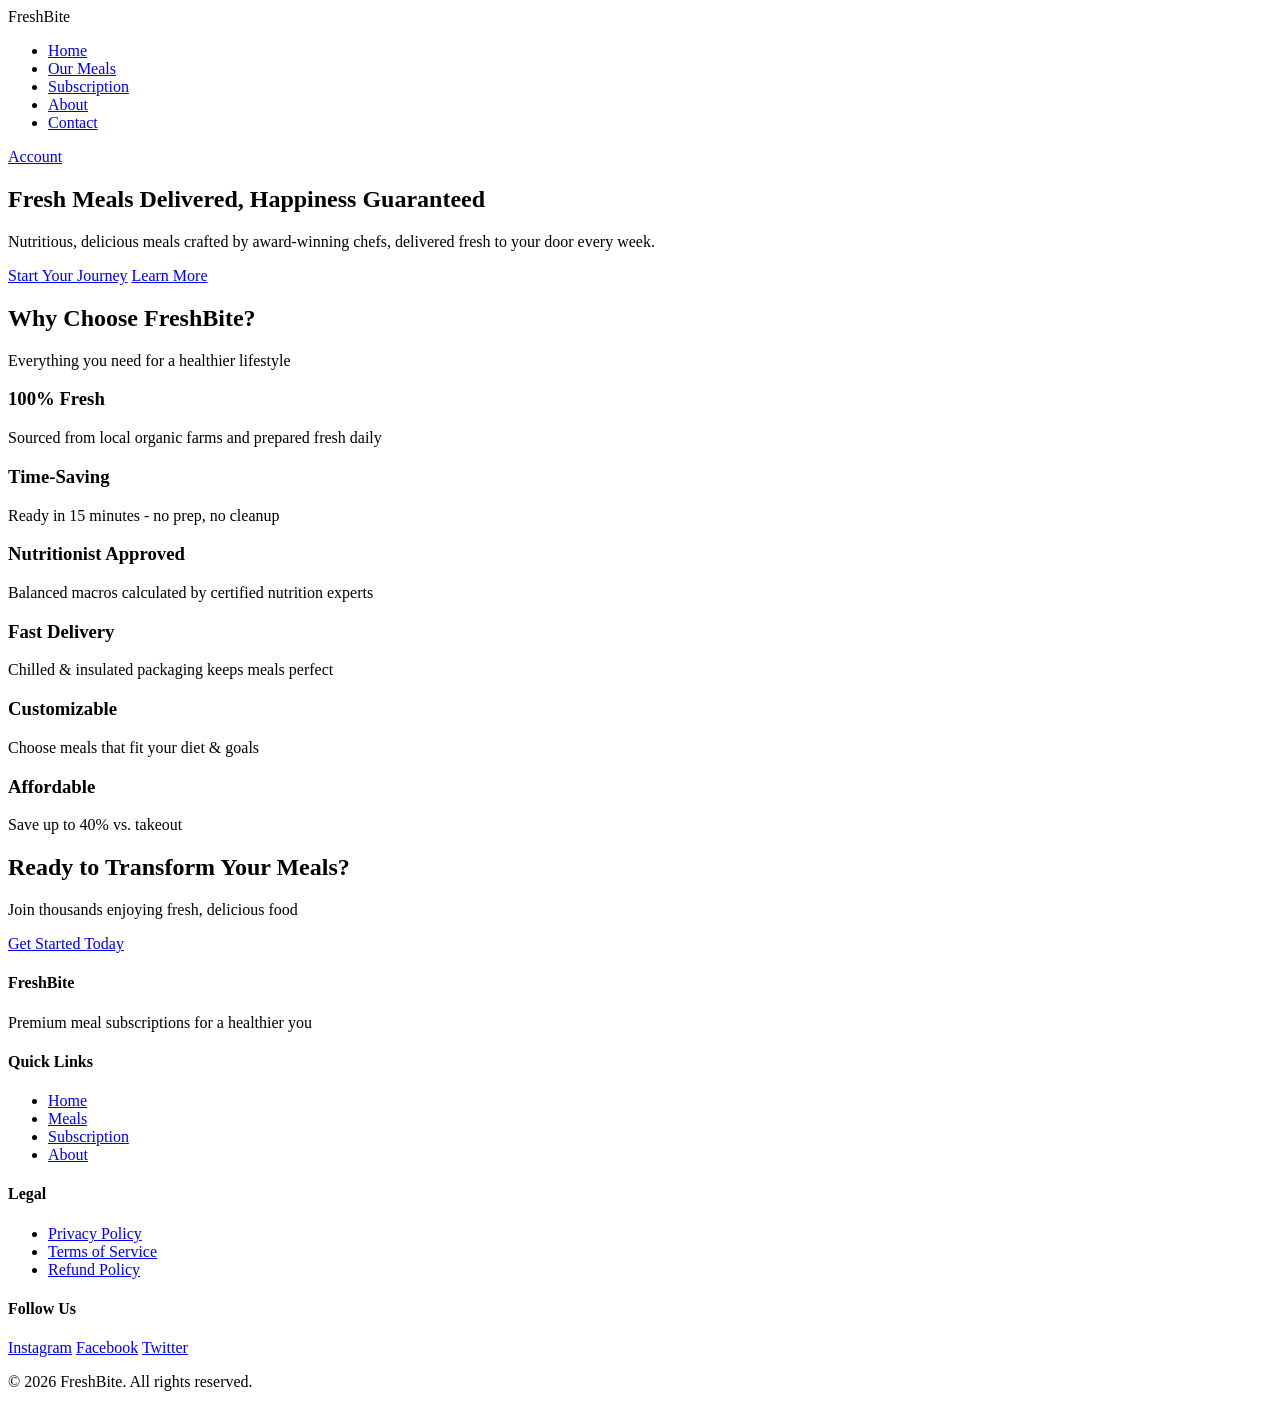
==== index.html @ 442ed729 "Update index.html" ====
<!DOCTYPE html>
<html lang="en">
<head>
  <meta charset="UTF-8">
  <meta name="viewport" content="width=device-width, initial-scale=1.0">
  <title>FreshBite - Premium Food Subscription</title>
  <link rel="stylesheet" href="css/styles.css">
</head>
<body>
  <!-- Navigation -->
  <nav class="navbar">
    <div class="nav-container">
      <div class="logo">
        <span class="logo-icon"></span>
        <span class="logo-text">FreshBite</span>
      </div>
      <ul class="nav-links">
        <li><a href="index.html" class="active">Home</a></li>
        <li><a href="pages/products.html">Our Meals</a></li>
        <li><a href="pages/subscription.html">Subscription</a></li>
        <li><a href="pages/about.html">About</a></li>
        <li><a href="pages/contact.html">Contact</a></li>
      </ul>
      <div class="nav-actions">
        <a href="pages/account.html" class="btn-account">Account</a>
        <div class="hamburger"><span></span><span></span><span></span></div>
      </div>
    </div>
  </nav>

  <!-- Hero Section -->
  <section class="hero">
    <div class="hero-content">
      <h1 class="hero-title">Fresh Meals Delivered, Happiness <span class="gradient-text">Guaranteed</span></h1>
      <p class="hero-subtitle">Nutritious, delicious meals crafted by award-winning chefs, delivered fresh to your door every week.</p>
      <div class="hero-buttons">
        <a href="pages/subscription.html" class="btn btn-primary">Start Your Journey</a>
        <a href="#features" class="btn btn-secondary">Learn More</a>
      </div>
    </div>
    <div class="hero-image">
      <div class="hero-graphic">
        <div class="food-card card-1"></div>
        <div class="food-card card-2"></div>
        <div class="food-card card-3"></div>
      </div>
    </div>
  </section>

  <!-- Features Section -->
  <section id="features" class="features">
    <div class="section-header">
      <h2>Why Choose FreshBite?</h2>
      <p>Everything you need for a healthier lifestyle</p>
    </div>
    <div class="features-grid">
      <div class="feature-card"></div><h3>100% Fresh</h3><p>Sourced from local organic farms and prepared fresh daily</p></div>
      <div class="feature-card"></div><h3>Time-Saving</h3><p>Ready in 15 minutes - no prep, no cleanup</p></div>
      <div class="feature-card"></div><h3>Nutritionist Approved</h3><p>Balanced macros calculated by certified nutrition experts</p></div>
      <div class="feature-card"></div><h3>Fast Delivery</h3><p>Chilled & insulated packaging keeps meals perfect</p></div>
      <div class="feature-card"></div><h3>Customizable</h3><p>Choose meals that fit your diet & goals</p></div>
      <div class="feature-card"></div><h3>Affordable</h3><p>Save up to 40% vs. takeout</p></div>
    </div>
  </section>

  <!-- Plans Preview, Testimonials, CTA (unchanged in layout) -->
  <section class="cta">
    <h2>Ready to Transform Your Meals?</h2>
    <p>Join thousands enjoying fresh, delicious food</p>
    <a href="pages/subscription.html" class="btn btn-primary">Get Started Today</a>
  </section>

  <!-- Footer -->
  <footer class="footer">
    <div class="footer-content">
      <div class="footer-section"><h4> FreshBite</h4><p>Premium meal subscriptions for a healthier you</p></div>
      <div class="footer-section"><h4>Quick Links</h4><ul>
        <li><a href="index.html">Home</a></li>
        <li><a href="pages/products.html">Meals</a></li>
        <li><a href="pages/subscription.html">Subscription</a></li>
        <li><a href="pages/about.html">About</a></li>
      </ul></div>
      <div class="footer-section"><h4>Legal</h4><ul>
        <li><a href="#privacy">Privacy Policy</a></li>
        <li><a href="#terms">Terms of Service</a></li>
        <li><a href="#refund">Refund Policy</a></li>
      </ul></div>
      <div class="footer-section"><h4>Follow Us</h4><div class="social-links">
        <a href="#"> Instagram</a>
        <a href="#"> Facebook</a>
        <a href="#"> Twitter</a>
      </div></div>
    </div>
    <div class="footer-bottom"><p>© 2026 FreshBite. All rights reserved.</p></div>
  </footer>
  <script src="js/main.js"></script>
</body>
</html>
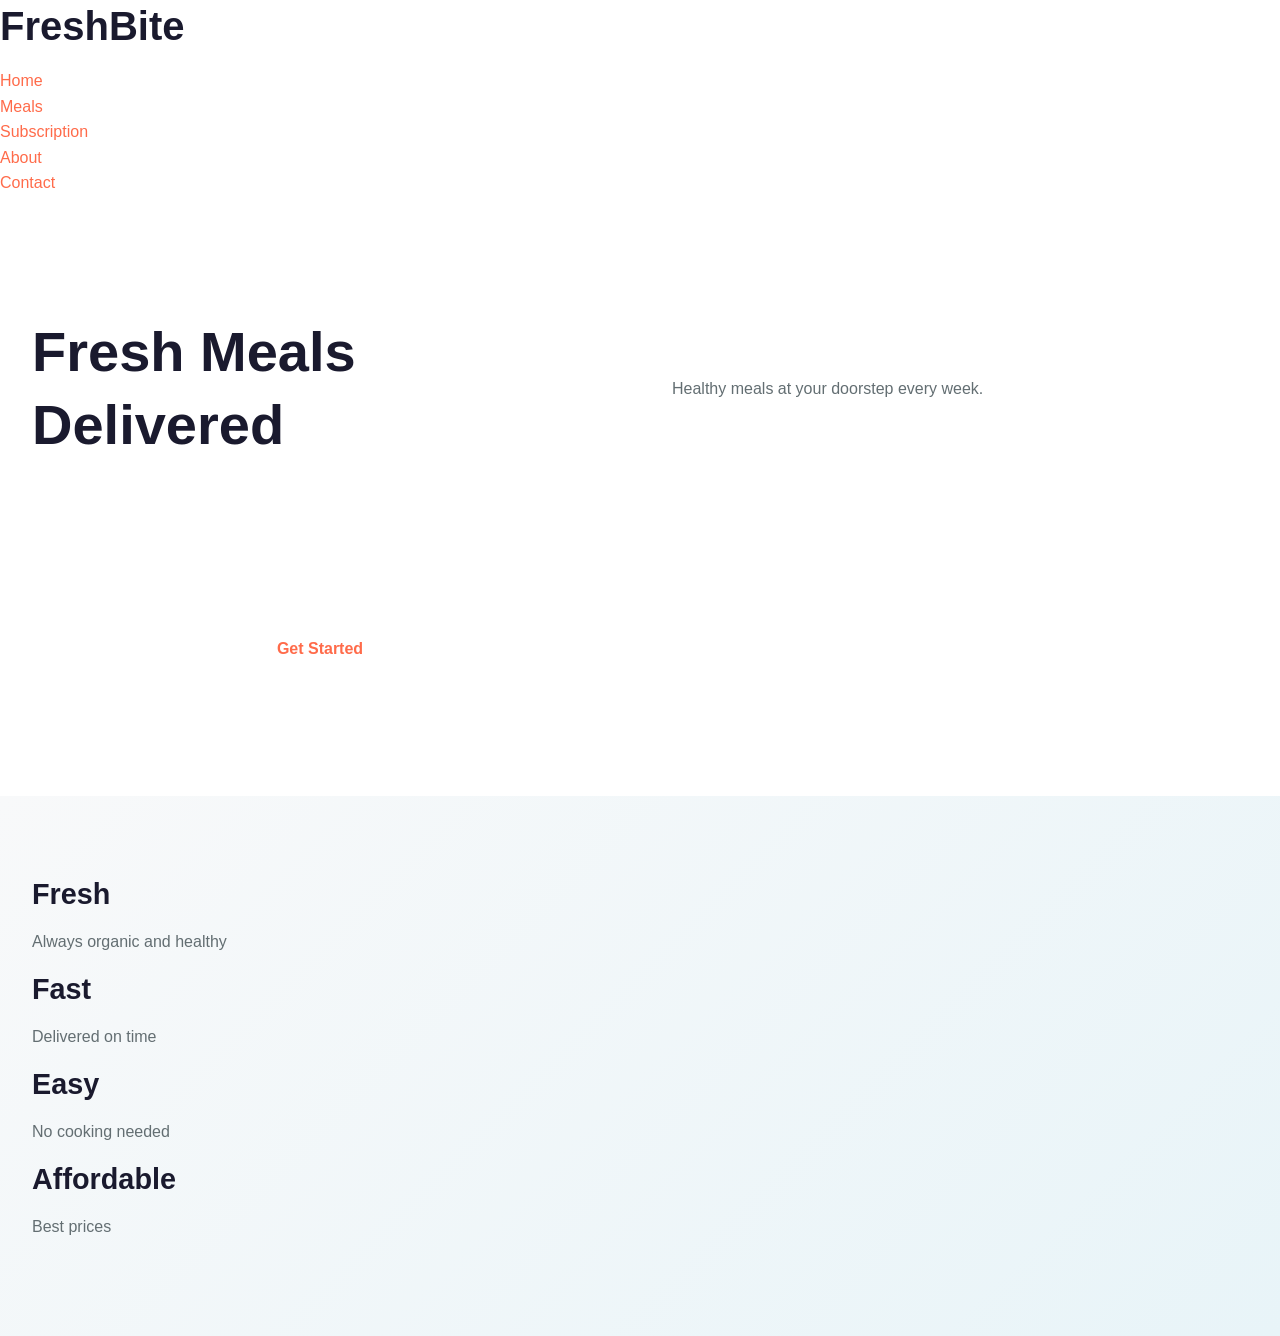
==== commit 841387d7: "Update index.html" ====
--- a/index.html
+++ b/index.html
@@ -1,99 +1,49 @@
 <!DOCTYPE html>
-<html lang="en">
+<html>
 <head>
-  <meta charset="UTF-8">
-  <meta name="viewport" content="width=device-width, initial-scale=1.0">
-  <title>FreshBite - Premium Food Subscription</title>
-  <link rel="stylesheet" href="css/styles.css">
+    <title>FreshBite</title>
+    <link rel="stylesheet" href="styles.css">
 </head>
 <body>
-  <!-- Navigation -->
-  <nav class="navbar">
-    <div class="nav-container">
-      <div class="logo">
-        <span class="logo-icon"></span>
-        <span class="logo-text">FreshBite</span>
-      </div>
-      <ul class="nav-links">
-        <li><a href="index.html" class="active">Home</a></li>
-        <li><a href="pages/products.html">Our Meals</a></li>
-        <li><a href="pages/subscription.html">Subscription</a></li>
-        <li><a href="pages/about.html">About</a></li>
-        <li><a href="pages/contact.html">Contact</a></li>
-      </ul>
-      <div class="nav-actions">
-        <a href="pages/account.html" class="btn-account">Account</a>
-        <div class="hamburger"><span></span><span></span><span></span></div>
-      </div>
+
+<!-- NAV -->
+<nav>
+    <h2>FreshBite</h2>
+    <ul>
+        <li><a href="index.html">Home</a></li>
+        <li><a href="products.html">Meals</a></li>
+        <li><a href="subscription.html">Subscription</a></li>
+        <li><a href="about.html">About</a></li>
+        <li><a href="contact.html">Contact</a></li>
+    </ul>
+</nav>
+
+<!-- HERO -->
+<section class="hero">
+    <h1>Fresh Meals Delivered</h1>
+    <p>Healthy meals at your doorstep every week.</p>
+    <a href="subscription.html" class="btn">Get Started</a>
+</section>
+
+<!-- FEATURES -->
+<section class="features">
+    <div class="feature">
+        <h3>Fresh</h3>
+        <p>Always organic and healthy</p>
     </div>
-  </nav>
+    <div class="feature">
+        <h3>Fast</h3>
+        <p>Delivered on time</p>
+    </div>
+    <div class="feature">
+        <h3>Easy</h3>
+        <p>No cooking needed</p>
+    </div>
+    <div class="feature">
+        <h3>Affordable</h3>
+        <p>Best prices</p>
+    </div>
+</section>
 
-  <!-- Hero Section -->
-  <section class="hero">
-    <div class="hero-content">
-      <h1 class="hero-title">Fresh Meals Delivered, Happiness <span class="gradient-text">Guaranteed</span></h1>
-      <p class="hero-subtitle">Nutritious, delicious meals crafted by award-winning chefs, delivered fresh to your door every week.</p>
-      <div class="hero-buttons">
-        <a href="pages/subscription.html" class="btn btn-primary">Start Your Journey</a>
-        <a href="#features" class="btn btn-secondary">Learn More</a>
-      </div>
-    </div>
-    <div class="hero-image">
-      <div class="hero-graphic">
-        <div class="food-card card-1"></div>
-        <div class="food-card card-2"></div>
-        <div class="food-card card-3"></div>
-      </div>
-    </div>
-  </section>
-
-  <!-- Features Section -->
-  <section id="features" class="features">
-    <div class="section-header">
-      <h2>Why Choose FreshBite?</h2>
-      <p>Everything you need for a healthier lifestyle</p>
-    </div>
-    <div class="features-grid">
-      <div class="feature-card"></div><h3>100% Fresh</h3><p>Sourced from local organic farms and prepared fresh daily</p></div>
-      <div class="feature-card"></div><h3>Time-Saving</h3><p>Ready in 15 minutes - no prep, no cleanup</p></div>
-      <div class="feature-card"></div><h3>Nutritionist Approved</h3><p>Balanced macros calculated by certified nutrition experts</p></div>
-      <div class="feature-card"></div><h3>Fast Delivery</h3><p>Chilled & insulated packaging keeps meals perfect</p></div>
-      <div class="feature-card"></div><h3>Customizable</h3><p>Choose meals that fit your diet & goals</p></div>
-      <div class="feature-card"></div><h3>Affordable</h3><p>Save up to 40% vs. takeout</p></div>
-    </div>
-  </section>
-
-  <!-- Plans Preview, Testimonials, CTA (unchanged in layout) -->
-  <section class="cta">
-    <h2>Ready to Transform Your Meals?</h2>
-    <p>Join thousands enjoying fresh, delicious food</p>
-    <a href="pages/subscription.html" class="btn btn-primary">Get Started Today</a>
-  </section>
-
-  <!-- Footer -->
-  <footer class="footer">
-    <div class="footer-content">
-      <div class="footer-section"><h4> FreshBite</h4><p>Premium meal subscriptions for a healthier you</p></div>
-      <div class="footer-section"><h4>Quick Links</h4><ul>
-        <li><a href="index.html">Home</a></li>
-        <li><a href="pages/products.html">Meals</a></li>
-        <li><a href="pages/subscription.html">Subscription</a></li>
-        <li><a href="pages/about.html">About</a></li>
-      </ul></div>
-      <div class="footer-section"><h4>Legal</h4><ul>
-        <li><a href="#privacy">Privacy Policy</a></li>
-        <li><a href="#terms">Terms of Service</a></li>
-        <li><a href="#refund">Refund Policy</a></li>
-      </ul></div>
-      <div class="footer-section"><h4>Follow Us</h4><div class="social-links">
-        <a href="#"> Instagram</a>
-        <a href="#"> Facebook</a>
-        <a href="#"> Twitter</a>
-      </div></div>
-    </div>
-    <div class="footer-bottom"><p>© 2026 FreshBite. All rights reserved.</p></div>
-  </footer>
-  <script src="js/main.js"></script>
 </body>
 </html>
-
--- a/styles.css
+++ b/styles.css
@@ -0,0 +1,1801 @@
+/* ================================================
+   FRESHBITE - MODERN FOOD SUBSCRIPTION WEBSITE
+   Creative & Fully Designed CSS
+   ================================================ */
+
+/* ------ ROOT VARIABLES ------ */
+:root {
+    --primary-color: #FF6B4A;
+    --secondary-color: #4ECDC4;
+    --accent-color: #FFE66D;
+    --dark-color: #1a1a2e;
+    --light-color: #f8f9fa;
+    --text-color: #2d3436;
+    --text-light: #636e72;
+    --border-color: #e8e8e8;
+    --success-color: #27ae60;
+    --danger-color: #e74c3c;
+    --shadow: 0 10px 30px rgba(0, 0, 0, 0.1);
+    --shadow-md: 0 5px 15px rgba(0, 0, 0, 0.08);
+    --shadow-lg: 0 15px 40px rgba(0, 0, 0, 0.15);
+    --transition: all 0.3s cubic-bezier(0.25, 0.46, 0.45, 0.94);
+}
+
+/* ------ GLOBAL STYLES ------ */
+* {
+    margin: 0;
+    padding: 0;
+    box-sizing: border-box;
+}
+
+html {
+    scroll-behavior: smooth;
+}
+
+body {
+    font-family: 'Segoe UI', Tahoma, Geneva, Verdana, sans-serif;
+    color: var(--text-color);
+    background-color: #fff;
+    line-height: 1.6;
+    overflow-x: hidden;
+}
+
+/* ------ Typography ------ */
+h1, h2, h3, h4, h5, h6 {
+    font-weight: 700;
+    line-height: 1.3;
+    margin-bottom: 1rem;
+    color: var(--dark-color);
+}
+
+h1 {
+    font-size: 3.5rem;
+}
+
+h2 {
+    font-size: 2.5rem;
+}
+
+h3 {
+    font-size: 1.8rem;
+}
+
+p {
+    color: var(--text-light);
+    margin-bottom: 1rem;
+}
+
+a {
+    text-decoration: none;
+    color: var(--primary-color);
+    transition: var(--transition);
+}
+
+a:hover {
+    color: #ff5533;
+}
+
+/* ------ NAVBAR ------ */
+.navbar {
+    background: white;
+    box-shadow: var(--shadow-md);
+    position: sticky;
+    top: 0;
+    z-index: 1000;
+    transition: var(--transition);
+}
+
+.nav-container {
+    max-width: 1400px;
+    margin: 0 auto;
+    padding: 1rem 2rem;
+    display: flex;
+    justify-content: space-between;
+    align-items: center;
+}
+
+.logo {
+    display: flex;
+    align-items: center;
+    gap: 0.5rem;
+    font-size: 1.8rem;
+    font-weight: 700;
+    color: var(--dark-color);
+}
+
+.logo-icon {
+    font-size: 2rem;
+}
+
+.logo-text {
+    background: linear-gradient(135deg, var(--primary-color), var(--secondary-color));
+    -webkit-background-clip: text;
+    -webkit-text-fill-color: transparent;
+    background-clip: text;
+}
+
+.nav-links {
+    display: flex;
+    list-style: none;
+    gap: 2rem;
+    align-items: center;
+}
+
+.nav-links a {
+    color: var(--text-color);
+    font-weight: 500;
+    position: relative;
+    padding-bottom: 0.5rem;
+}
+
+.nav-links a::after {
+    content: '';
+    position: absolute;
+    bottom: 0;
+    left: 0;
+    width: 0;
+    height: 2px;
+    background: linear-gradient(90deg, var(--primary-color), var(--secondary-color));
+    transition: width 0.3s ease;
+}
+
+.nav-links a:hover::after,
+.nav-links a.active::after {
+    width: 100%;
+}
+
+.nav-actions {
+    display: flex;
+    align-items: center;
+    gap: 1rem;
+}
+
+.btn-account {
+    background: linear-gradient(135deg, var(--primary-color), var(--secondary-color));
+    color: white !important;
+    padding: 0.6rem 1.5rem;
+    border-radius: 25px;
+    font-weight: 600;
+    transition: var(--transition);
+    box-shadow: var(--shadow-md);
+}
+
+.btn-account:hover {
+    transform: translateY(-2px);
+    box-shadow: var(--shadow);
+    color: white !important;
+}
+
+.hamburger {
+    display: none;
+    flex-direction: column;
+    cursor: pointer;
+    gap: 5px;
+}
+
+.hamburger span {
+    width: 25px;
+    height: 3px;
+    background: var(--text-color);
+    border-radius: 2px;
+    transition: var(--transition);
+}
+
+/* ------ BUTTONS ------ */
+.btn {
+    display: inline-block;
+    padding: 0.9rem 2rem;
+    border: none;
+    border-radius: 30px;
+    font-weight: 600;
+    cursor: pointer;
+    transition: var(--transition);
+    text-align: center;
+    text-decoration: none;
+    font-size: 1rem;
+}
+
+.btn-primary {
+    background: linear-gradient(135deg, var(--primary-color), #ff8570);
+    color: white;
+    box-shadow: var(--shadow-md);
+}
+
+.btn-primary:hover {
+    transform: translateY(-3px);
+    box-shadow: var(--shadow-lg);
+}
+
+.btn-secondary {
+    background: var(--light-color);
+    color: var(--primary-color);
+    border: 2px solid var(--primary-color);
+}
+
+.btn-secondary:hover {
+    background: var(--primary-color);
+    color: white;
+}
+
+.btn-small {
+    padding: 0.5rem 1rem;
+    font-size: 0.9rem;
+}
+
+.btn-danger {
+    background: var(--danger-color);
+    color: white;
+}
+
+.btn-danger:hover {
+    background: #c0392b;
+}
+
+.btn-add {
+    background: var(--secondary-color);
+    color: white;
+    border: none;
+    padding: 0.6rem 1rem;
+    border-radius: 20px;
+    cursor: pointer;
+    font-weight: 600;
+    transition: var(--transition);
+}
+
+.btn-add:hover {
+    transform: scale(1.05);
+    box-shadow: var(--shadow-md);
+}
+
+/* ------ HERO SECTION ------ */
+.hero {
+    max-width: 1400px;
+    margin: 0 auto;
+    padding: 80px 2rem;
+    display: grid;
+    grid-template-columns: 1fr 1fr;
+    gap: 4rem;
+    align-items: center;
+    min-height: 600px;
+}
+
+.hero-content h1 {
+    margin-bottom: 1.5rem;
+    line-height: 1.2;
+}
+
+.gradient-text {
+    background: linear-gradient(135deg, var(--primary-color), var(--secondary-color));
+    -webkit-background-clip: text;
+    -webkit-text-fill-color: transparent;
+    background-clip: text;
+}
+
+.hero-subtitle {
+    font-size: 1.2rem;
+    color: var(--text-light);
+    margin-bottom: 2rem;
+}
+
+.hero-buttons {
+    display: flex;
+    gap: 1.5rem;
+    margin-bottom: 2rem;
+}
+
+.hero-image {
+    position: relative;
+    height: 400px;
+}
+
+.hero-graphic {
+    position: relative;
+    width: 100%;
+    height: 100%;
+    perspective: 1000px;
+}
+
+.food-card {
+    position: absolute;
+    font-size: 5rem;
+    border-radius: 20px;
+    background: linear-gradient(135deg, rgba(255, 107, 74, 0.1), rgba(78, 205, 196, 0.1));
+    padding: 2rem;
+    box-shadow: var(--shadow);
+    animation: float 3s ease-in-out infinite;
+}
+
+.card-1 {
+    top: 20px;
+    left: 50px;
+    animation-delay: 0s;
+    background: linear-gradient(135deg, #FFE66D20, #FF6B4A20);
+}
+
+.card-2 {
+    top: 150px;
+    right: 50px;
+    animation-delay: 0.5s;
+    background: linear-gradient(135deg, #4ECDC420, #FFE66D20);
+}
+
+.card-3 {
+    bottom: 30px;
+    left: 100px;
+    animation-delay: 1s;
+    background: linear-gradient(135deg, #FF6B4A20, #4ECDC420);
+}
+
+@keyframes float {
+    0%, 100% { transform: translateY(0px) rotate(0deg); }
+    50% { transform: translateY(-20px) rotate(5deg); }
+}
+
+/* ------ SECTIONS ------ */
+section {
+    padding: 80px 2rem;
+}
+
+.section-header {
+    text-align: center;
+    margin-bottom: 4rem;
+    max-width: 600px;
+    margin-left: auto;
+    margin-right: auto;
+}
+
+.section-header h2 {
+    margin-bottom: 1rem;
+}
+
+.section-header p {
+    font-size: 1.2rem;
+    color: var(--text-light);
+}
+
+/* ------ FEATURES SECTION ------ */
+.features {
+    background: linear-gradient(135deg, #f8f9fa 0%, #e8f4f8 100%);
+}
+
+.features-grid {
+    display: grid;
+    grid-template-columns: repeat(auto-fit, minmax(300px, 1fr));
+    gap: 2rem;
+    max-width: 1400px;
+    margin: 0 auto;
+}
+
+.feature-card {
+    background: white;
+    padding: 2rem;
+    border-radius: 15px;
+    box-shadow: var(--shadow-md);
+    text-align: center;
+    transition: var(--transition);
+}
+
+.feature-card:hover {
+    transform: translateY(-10px);
+    box-shadow: var(--shadow-lg);
+}
+
+.feature-icon {
+    font-size: 3rem;
+    margin-bottom: 1rem;
+}
+
+.feature-card h3 {
+    margin-bottom: 0.5rem;
+}
+
+/* ------ MEAL PREVIEW SECTION ------ */
+.meal-preview {
+    max-width: 1400px;
+    margin: 0 auto;
+    text-align: center;
+}
+
+.meal-preview h2 {
+    margin-bottom: 3rem;
+}
+
+.meals-showcase {
+    display: grid;
+    grid-template-columns: repeat(auto-fit, minmax(250px, 1fr));
+    gap: 2rem;
+    margin-bottom: 3rem;
+}
+
+.meal-item {
+    background: white;
+    border-radius: 20px;
+    padding: 2rem;
+    box-shadow: var(--shadow-md);
+    transition: var(--transition);
+    position: relative;
+    overflow: hidden;
+}
+
+.meal-item:hover {
+    transform: scale(1.05);
+    box-shadow: var(--shadow-lg);
+}
+
+.meal-item.featured {
+    border: 3px solid var(--primary-color);
+    background: linear-gradient(135deg, white 0%, #fff5f1 100%);
+}
+
+.meal-image {
+    font-size: 4rem;
+    margin-bottom: 1rem;
+    animation: spin 4s linear infinite;
+}
+
+.meal-item.featured .meal-image {
+    animation: pulse 2s ease-in-out infinite;
+}
+
+@keyframes spin {
+    0%, 100% { transform: rotateZ(0deg); }
+    50% { transform: rotateZ(5deg); }
+}
+
+@keyframes pulse {
+    0%, 100% { transform: scale(1); }
+    50% { transform: scale(1.1); }
+}
+
+.featured-badge {
+    position: absolute;
+    top: 15px;
+    right: 15px;
+    background: var(--primary-color);
+    color: white;
+    padding: 0.5rem 1rem;
+    border-radius: 20px;
+    font-size: 0.8rem;
+    font-weight: 600;
+}
+
+.price {
+    font-size: 1.5rem;
+    font-weight: 700;
+    color: var(--primary-color);
+}
+
+/* ------ PLANS PREVIEW SECTION ------ */
+.plans-preview {
+    max-width: 1400px;
+    margin: 0 auto;
+    text-align: center;
+}
+
+.plans-preview h2 {
+    margin-bottom: 3rem;
+}
+
+.plans-grid {
+    display: grid;
+    grid-template-columns: repeat(auto-fit, minmax(300px, 1fr));
+    gap: 2rem;
+    margin-bottom: 3rem;
+}
+
+.plan-card {
+    background: white;
+    border-radius: 20px;
+    padding: 2.5rem;
+    box-shadow: var(--shadow-md);
+    transition: var(--transition);
+    position: relative;
+    border: 2px solid transparent;
+}
+
+.plan-card.featured {
+    border-color: var(--primary-color);
+    transform: scale(1.05);
+    box-shadow: var(--shadow-lg);
+    background: linear-gradient(135deg, white 0%, #fff8f6 100%);
+}
+
+.plan-card:hover {
+    box-shadow: var(--shadow-lg);
+}
+
+.best-value {
+    position: absolute;
+    top: -15px;
+    left: 50%;
+    transform: translateX(-50%);
+    background: linear-gradient(135deg, var(--primary-color), var(--secondary-color));
+    color: white;
+    padding: 0.5rem 1.5rem;
+    border-radius: 20px;
+    font-weight: 700;
+    font-size: 0.85rem;
+}
+
+.plan-price {
+    font-size: 3rem;
+    margin: 1.5rem 0;
+    font-weight: 700;
+}
+
+.currency {
+    font-size: 1.5rem;
+}
+
+.period {
+    font-size: 1rem;
+    color: var(--text-light);
+}
+
+.plan-features {
+    list-style: none;
+    margin: 1.5rem 0;
+    text-align: left;
+}
+
+.plan-features li {
+    padding: 0.5rem 0;
+    color: var(--text-light);
+}
+
+/* ------ TESTIMONIALS SECTION ------ */
+.testimonials {
+    background: linear-gradient(135deg, var(--dark-color) 0%, #2d3f5e 100%);
+    color: white;
+    max-width: 1400px;
+    margin: 0 auto;
+}
+
+.testimonials h2 {
+    color: white;
+    text-align: center;
+    margin-bottom: 3rem;
+}
+
+.testimonials-grid {
+    display: grid;
+    grid-template-columns: repeat(auto-fit, minmax(300px, 1fr));
+    gap: 2rem;
+}
+
+.testimonial-card {
+    background: rgba(255, 255, 255, 0.1);
+    padding: 2rem;
+    border-radius: 15px;
+    backdrop-filter: blur(10px);
+    border: 1px solid rgba(255, 255, 255, 0.2);
+    transition: var(--transition);
+}
+
+.testimonial-card:hover {
+    background: rgba(255, 255, 255, 0.15);
+    transform: translateY(-5px);
+}
+
+.stars {
+    font-size: 1.2rem;
+    margin-bottom: 1rem;
+}
+
+.testimonial-author {
+    display: flex;
+    align-items: center;
+    gap: 1rem;
+    margin-top: 1.5rem;
+    padding-top: 1.5rem;
+    border-top: 1px solid rgba(255, 255, 255, 0.2);
+}
+
+.author-avatar {
+    font-size: 2rem;
+}
+
+.author-name {
+    font-weight: 600;
+    margin: 0;
+}
+
+.author-title {
+    font-size: 0.9rem;
+    color: rgba(255, 255, 255, 0.7);
+    margin: 0;
+}
+
+/* ------ CTA SECTION ------ */
+.cta {
+    background: linear-gradient(135deg, var(--primary-color), var(--secondary-color));
+    color: white;
+    text-align: center;
+    padding: 60px 2rem;
+    max-width: 100%;
+}
+
+.cta h2 {
+    color: white;
+    margin-bottom: 1rem;
+}
+
+.cta p {
+    color: rgba(255, 255, 255, 0.9);
+    font-size: 1.2rem;
+    margin-bottom: 2rem;
+}
+
+/* ------ FOOTER ------ */
+.footer {
+    background: var(--dark-color);
+    color: white;
+    padding: 3rem 2rem 1rem;
+}
+
+.footer-content {
+    max-width: 1400px;
+    margin: 0 auto;
+    display: grid;
+    grid-template-columns: repeat(auto-fit, minmax(250px, 1fr));
+    gap: 2rem;
+    margin-bottom: 2rem;
+}
+
+.footer-section h4 {
+    color: white;
+    margin-bottom: 1rem;
+}
+
+.footer-section p,
+.footer-section li {
+    color: rgba(255, 255, 255, 0.7);
+    margin-bottom: 0.5rem;
+}
+
+.footer-section ul {
+    list-style: none;
+}
+
+.footer-section a {
+    color: rgba(255, 255, 255, 0.7);
+}
+
+.footer-section a:hover {
+    color: var(--primary-color);
+}
+
+.social-links {
+    display: flex;
+    flex-direction: column;
+    gap: 0.5rem;
+}
+
+.footer-bottom {
+    text-align: center;
+    padding-top: 2rem;
+    border-top: 1px solid rgba(255, 255, 255, 0.1);
+    color: rgba(255, 255, 255, 0.6);
+}
+
+/* ------ PAGE HEADER ------ */
+.page-header {
+    background: linear-gradient(135deg, var(--dark-color), #2d3f5e);
+    color: white;
+    text-align: center;
+    padding: 60px 2rem;
+}
+
+.page-header h1 {
+    color: white;
+    margin-bottom: 0.5rem;
+}
+
+.page-header p {
+    color: rgba(255, 255, 255, 0.8);
+    font-size: 1.2rem;
+}
+
+/* ------ PRODUCTS SECTION ------ */
+.products-section {
+    max-width: 1400px;
+    margin: 0 auto;
+    display: grid;
+    grid-template-columns: 250px 1fr;
+    gap: 2rem;
+}
+
+.filters {
+    background: var(--light-color);
+    padding: 1.5rem;
+    border-radius: 15px;
+    height: fit-content;
+    position: sticky;
+    top: 100px;
+}
+
+.filters h3 {
+    margin-bottom: 1.5rem;
+}
+
+.filter-group {
+    margin-bottom: 1.5rem;
+}
+
+.filter-group label {
+    display: block;
+    margin-bottom: 0.7rem;
+    cursor: pointer;
+    transition: var(--transition);
+}
+
+.filter-group label:hover {
+    color: var(--primary-color);
+}
+
+.filter-group input[type="checkbox"] {
+    margin-right: 0.5rem;
+}
+
+.price-filter {
+    margin-top: 1.5rem;
+}
+
+.price-filter input[type="range"] {
+    width: 100%;
+    margin: 1rem 0;
+}
+
+.products-grid {
+    display: grid;
+    grid-template-columns: repeat(auto-fill, minmax(280px, 1fr));
+    gap: 2rem;
+}
+
+.product-card {
+    background: white;
+    border-radius: 15px;
+    padding: 1.5rem;
+    box-shadow: var(--shadow-md);
+    transition: var(--transition);
+    position: relative;
+    overflow: hidden;
+}
+
+.product-card:hover {
+    transform: translateY(-10px);
+    box-shadow: var(--shadow-lg);
+}
+
+.product-card.featured {
+    border: 2px solid var(--primary-color);
+    background: linear-gradient(135deg, white, #fff5f1);
+}
+
+.product-image {
+    font-size: 3.5rem;
+    text-align: center;
+    margin-bottom: 1rem;
+}
+
+.meal-details {
+    margin: 0.8rem 0;
+    font-size: 0.9rem;
+    color: var(--text-light);
+}
+
+.cuisine-tag {
+    display: inline-block;
+    background: var(--accent-color);
+    color: var(--dark-color);
+    padding: 0.3rem 0.8rem;
+    border-radius: 15px;
+    font-size: 0.8rem;
+    font-weight: 600;
+    margin-bottom: 0.5rem;
+}
+
+.nutritional {
+    font-size: 0.85rem;
+    color: var(--text-light);
+    margin: 0.8rem 0;
+    display: flex;
+    justify-content: space-around;
+}
+
+.product-footer {
+    display: flex;
+    justify-content: space-between;
+    align-items: center;
+    margin-top: 1rem;
+    padding-top: 1rem;
+    border-top: 1px solid var(--border-color);
+}
+
+/* ------ SUBSCRIPTION SECTION ------ */
+.billing-toggle {
+    max-width: 1400px;
+    margin: 0 auto;
+    display: flex;
+    justify-content: center;
+    gap: 1rem;
+    margin-bottom: 3rem;
+}
+
+.toggle-btn {
+    padding: 0.8rem 1.5rem;
+    border: 2px solid var(--border-color);
+    background: white;
+    border-radius: 25px;
+    cursor: pointer;
+    transition: var(--transition);
+    font-weight: 600;
+}
+
+.toggle-btn.active {
+    background: linear-gradient(135deg, var(--primary-color), var(--secondary-color));
+    color: white;
+    border-color: transparent;
+}
+
+.subscription-plans {
+    max-width: 1400px;
+    margin: 0 auto;
+}
+
+.plans-container {
+    display: grid;
+    grid-template-columns: repeat(auto-fit, minmax(320px, 1fr));
+    gap: 2rem;
+    margin-bottom: 4rem;
+}
+
+/* ------ COMPARISON TABLE ------ */
+.comparison-section {
+    max-width: 1400px;
+    margin: 0 auto;
+}
+
+.comparison-table {
+    width: 100%;
+    border-collapse: collapse;
+    margin-bottom: 2rem;
+    box-shadow: var(--shadow-md);
+    border-radius: 15px;
+    overflow: hidden;
+}
+
+.comparison-table thead {
+    background: linear-gradient(135deg, var(--dark-color), #2d3f5e);
+    color: white;
+}
+
+.comparison-table th {
+    padding: 1.5rem;
+    text-align: left;
+    font-weight: 600;
+}
+
+.comparison-table td {
+    padding: 1.2rem 1.5rem;
+    border-bottom: 1px solid var(--border-color);
+}
+
+.comparison-table tbody tr:hover {
+    background: var(--light-color);
+}
+
+/* ------ CUSTOMIZATION SECTION ------ */
+.customization {
+    max-width: 1400px;
+    margin: 0 auto;
+}
+
+.customization h2 {
+    text-align: center;
+    margin-bottom: 3rem;
+}
+
+.customization-grid {
+    display: grid;
+    grid-template-columns: repeat(auto-fit, minmax(300px, 1fr));
+    gap: 2rem;
+}
+
+.customization-card {
+    background: linear-gradient(135deg, #f8f9fa, #e8f4f8);
+    padding: 2rem;
+    border-radius: 15px;
+    border-left: 4px solid var(--primary-color);
+}
+
+.customization-card h4 {
+    margin-bottom: 0.5rem;
+    color: var(--dark-color);
+}
+
+/* ------ FAQ SECTION ------ */
+.faq {
+    max-width: 1400px;
+    margin: 0 auto;
+}
+
+.faq h2 {
+    text-align: center;
+    margin-bottom: 3rem;
+}
+
+.faq-grid {
+    display: grid;
+    grid-template-columns: repeat(auto-fit, minmax(300px, 1fr));
+    gap: 2rem;
+}
+
+.faq-item {
+    background: white;
+    padding: 1.5rem;
+    border-radius: 15px;
+    box-shadow: var(--shadow-md);
+    cursor: pointer;
+    transition: var(--transition);
+}
+
+.faq-item:hover {
+    box-shadow: var(--shadow-lg);
+    transform: translateY(-5px);
+}
+
+.faq-item h4 {
+    margin-bottom: 0.5rem;
+    color: var(--primary-color);
+}
+
+/* ------ ABOUT SECTION ------ */
+.about-mission {
+    background: linear-gradient(135deg, var(--light-color), #e8f4f8);
+    max-width: 1400px;
+    margin: 0 auto;
+    padding: 0;
+}
+
+.mission-content {
+    max-width: 800px;
+}
+
+.mission-content h2 {
+    margin-bottom: 1.5rem;
+}
+
+.our-story {
+    max-width: 1400px;
+    margin: 0 auto;
+    padding: 0;
+}
+
+.story-container {
+    display: grid;
+    grid-template-columns: 1fr 400px;
+    gap: 3rem;
+    align-items: center;
+}
+
+.story-stats {
+    display: grid;
+    grid-template-columns: 1fr;
+    gap: 1.5rem;
+}
+
+.stat-box {
+    background: linear-gradient(135deg, var(--primary-color), var(--secondary-color));
+    color: white;
+    padding: 2rem;
+    border-radius: 15px;
+    text-align: center;
+}
+
+.stat-box h3 {
+    color: white;
+    font-size: 2.5rem;
+    margin-bottom: 0.5rem;
+}
+
+.stat-box p {
+    margin: 0;
+    color: rgba(255, 255, 255, 0.9);
+}
+
+/* ------ TEAM SECTION ------ */
+.team {
+    max-width: 1400px;
+    margin: 0 auto;
+}
+
+.team h2 {
+    text-align: center;
+    margin-bottom: 3rem;
+}
+
+.team-grid {
+    display: grid;
+    grid-template-columns: repeat(auto-fit, minmax(280px, 1fr));
+    gap: 2rem;
+}
+
+.team-member {
+    background: white;
+    padding: 2rem;
+    border-radius: 15px;
+    box-shadow: var(--shadow-md);
+    text-align: center;
+    transition: var(--transition);
+    overflow: hidden;
+    position: relative;
+}
+
+.team-member:hover {
+    transform: translateY(-10px);
+    box-shadow: var(--shadow-lg);
+}
+
+.member-avatar {
+    font-size: 3.5rem;
+    margin-bottom: 1rem;
+}
+
+.role {
+    color: var(--primary-color);
+    font-weight: 600;
+    margin-bottom: 0.5rem;
+}
+
+/* ------ VALUES SECTION ------ */
+.values {
+    max-width: 1400px;
+    margin: 0 auto;
+}
+
+.values h2 {
+    text-align: center;
+    margin-bottom: 3rem;
+}
+
+.values-grid {
+    display: grid;
+    grid-template-columns: repeat(auto-fit, minmax(300px, 1fr));
+    gap: 2rem;
+}
+
+.value-card {
+    background: linear-gradient(135deg, white, #f8f9fa);
+    padding: 2rem;
+    border-radius: 15px;
+    text-align: center;
+    box-shadow: var(--shadow-md);
+    transition: var(--transition);
+    border: 2px solid transparent;
+}
+
+.value-card:hover {
+    border-color: var(--primary-color);
+    box-shadow: var(--shadow-lg);
+}
+
+.value-icon {
+    font-size: 2.5rem;
+    margin-bottom: 1rem;
+}
+
+/* ------ AWARDS SECTION ------ */
+.awards {
+    max-width: 1400px;
+    margin: 0 auto;
+}
+
+.awards h2 {
+    text-align: center;
+    margin-bottom: 3rem;
+}
+
+.awards-grid {
+    display: grid;
+    grid-template-columns: repeat(auto-fit, minmax(250px, 1fr));
+    gap: 2rem;
+}
+
+.award-item {
+    background: linear-gradient(135deg, var(--primary-color), var(--secondary-color));
+    color: white;
+    padding: 2rem;
+    border-radius: 15px;
+    text-align: center;
+    box-shadow: var(--shadow-md);
+}
+
+.award-icon {
+    font-size: 2.5rem;
+    margin-bottom: 1rem;
+}
+
+/* ------ IMPACT SECTION ------ */
+.impact {
+    background: linear-gradient(135deg, var(--dark-color), #2d3f5e);
+    color: white;
+    max-width: 1400px;
+    margin: 0 auto;
+}
+
+.impact h2 {
+    color: white;
+    text-align: center;
+    margin-bottom: 3rem;
+}
+
+.impact-content {
+    display: grid;
+    grid-template-columns: repeat(auto-fit, minmax(250px, 1fr));
+    gap: 2rem;
+}
+
+.impact-stat {
+    text-align: center;
+}
+
+.impact-stat h3 {
+    color: var(--primary-color);
+    font-size: 2.5rem;
+    margin-bottom: 0.5rem;
+}
+
+/* ------ CONTACT SECTION ------ */
+.contact-section {
+    max-width: 1400px;
+    margin: 0 auto;
+    display: grid;
+    grid-template-columns: 1fr 1fr;
+    gap: 3rem;
+}
+
+.contact-info {
+    max-width: 100%;
+}
+
+.info-grid {
+    display: grid;
+    grid-template-columns: repeat(auto-fit, minmax(250px, 1fr));
+    gap: 2rem;
+    margin-bottom: 2rem;
+}
+
+.info-card {
+    background: linear-gradient(135deg, var(--light-color), #e8f4f8);
+    padding: 2rem;
+    border-radius: 15px;
+    text-align: center;
+}
+
+.info-icon {
+    font-size: 2.5rem;
+    margin-bottom: 1rem;
+}
+
+.meta {
+    font-size: 0.9rem;
+    color: var(--text-light);
+    margin: 0;
+}
+
+.contact-form-container {
+    background: white;
+    padding: 2rem;
+    border-radius: 15px;
+    box-shadow: var(--shadow-md);
+}
+
+.contact-form {
+    display: flex;
+    flex-direction: column;
+}
+
+.form-group {
+    margin-bottom: 1.5rem;
+}
+
+.form-group label {
+    display: block;
+    margin-bottom: 0.5rem;
+    font-weight: 600;
+    color: var(--text-color);
+}
+
+.form-group input,
+.form-group textarea,
+.form-group select {
+    width: 100%;
+    padding: 0.8rem;
+    border: 2px solid var(--border-color);
+    border-radius: 10px;
+    font-family: inherit;
+    font-size: 1rem;
+    transition: var(--transition);
+}
+
+.form-group input:focus,
+.form-group textarea:focus,
+.form-group select:focus {
+    outline: none;
+    border-color: var(--primary-color);
+    box-shadow: 0 0 0 3px rgba(255, 107, 74, 0.1);
+}
+
+.form-group.checkbox {
+    display: flex;
+    align-items: center;
+    margin-bottom: 1.5rem;
+}
+
+.form-group.checkbox input {
+    width: auto;
+    margin-right: 0.5rem;
+}
+
+.form-group.checkbox label {
+    margin-bottom: 0;
+}
+
+/* ------ SUPPORT RESOURCES ------ */
+.support-resources {
+    max-width: 1400px;
+    margin: 0 auto;
+}
+
+.support-resources h2 {
+    text-align: center;
+    margin-bottom: 3rem;
+}
+
+.resources-grid {
+    display: grid;
+    grid-template-columns: repeat(auto-fit, minmax(280px, 1fr));
+    gap: 2rem;
+}
+
+.resource-card {
+    background: white;
+    padding: 2rem;
+    border-radius: 15px;
+    box-shadow: var(--shadow-md);
+    transition: var(--transition);
+}
+
+.resource-card:hover {
+    transform: translateY(-5px);
+    box-shadow: var(--shadow-lg);
+}
+
+.resource-card h3 {
+    margin-bottom: 0.5rem;
+}
+
+.resource-link {
+    display: inline-block;
+    margin-top: 1rem;
+    font-weight: 600;
+    color: var(--primary-color);
+}
+
+/* ------ SOCIAL CONTACT ------ */
+.social-contact {
+    max-width: 1400px;
+    margin: 0 auto;
+    text-align: center;
+}
+
+.social-contact h2 {
+    margin-bottom: 1rem;
+}
+
+.social-grid {
+    display: grid;
+    grid-template-columns: repeat(auto-fit, minmax(200px, 1fr));
+    gap: 2rem;
+    margin-top: 2rem;
+}
+
+.social-card {
+    background: linear-gradient(135deg, var(--light-color), #e8f4f8);
+    padding: 2rem;
+    border-radius: 15px;
+    display: flex;
+    flex-direction: column;
+    align-items: center;
+    gap: 0.5rem;
+    transition: var(--transition);
+    color: var(--text-color);
+}
+
+.social-card:hover {
+    transform: translateY(-5px);
+    box-shadow: var(--shadow-lg);
+}
+
+.social-icon {
+    font-size: 2rem;
+}
+
+.handle {
+    color: var(--text-light);
+    font-size: 0.9rem;
+}
+
+/* ------ MAP SECTION ------ */
+.map-section {
+    max-width: 1400px;
+    margin: 0 auto;
+}
+
+.map-section h2 {
+    text-align: center;
+    margin-bottom: 2rem;
+}
+
+.map-container {
+    border-radius: 15px;
+    overflow: hidden;
+    box-shadow: var(--shadow-lg);
+}
+
+/* ------ ACCOUNT SECTION ------ */
+.account-section {
+    max-width: 1400px;
+    margin: 0 auto;
+    padding: 2rem;
+}
+
+.account-container {
+    display: grid;
+    grid-template-columns: 300px 1fr;
+    gap: 2rem;
+}
+
+.account-sidebar {
+    background: white;
+    border-radius: 15px;
+    padding: 2rem;
+    box-shadow: var(--shadow-md);
+    height: fit-content;
+    position: sticky;
+    top: 100px;
+}
+
+.user-profile {
+    text-align: center;
+    margin-bottom: 2rem;
+    padding-bottom: 2rem;
+    border-bottom: 1px solid var(--border-color);
+}
+
+.avatar {
+    font-size: 3rem;
+    margin-bottom: 0.5rem;
+}
+
+.account-nav {
+    display: flex;
+    flex-direction: column;
+    gap: 0.5rem;
+}
+
+.nav-btn {
+    background: transparent;
+    border: none;
+    padding: 0.8rem 1rem;
+    text-align: left;
+    cursor: pointer;
+    border-radius: 10px;
+    transition: var(--transition);
+    color: var(--text-color);
+    font-weight: 500;
+}
+
+.nav-btn:hover {
+    background: var(--light-color);
+    color: var(--primary-color);
+}
+
+.nav-btn.active {
+    background: linear-gradient(135deg, var(--primary-color), var(--secondary-color));
+    color: white;
+}
+
+.nav-btn.logout {
+    margin-top: 1rem;
+    border-top: 1px solid var(--border-color);
+    padding-top: 1.5rem;
+    color: var(--danger-color);
+}
+
+.account-content {
+    background: white;
+    border-radius: 15px;
+    padding: 2rem;
+    box-shadow: var(--shadow-md);
+}
+
+.tab-content {
+    display: none;
+}
+
+.tab-content.active {
+    display: block;
+    animation: fadeIn 0.3s ease;
+}
+
+@keyframes fadeIn {
+    from { opacity: 0; }
+    to { opacity: 1; }
+}
+
+.dashboard-grid {
+    display: grid;
+    grid-template-columns: repeat(auto-fit, minmax(250px, 1fr));
+    gap: 2rem;
+    margin-bottom: 3rem;
+}
+
+.dashboard-card {
+    background: linear-gradient(135deg, var(--light-color), #e8f4f8);
+    padding: 2rem;
+    border-radius: 15px;
+    border-left: 4px solid var(--primary-color);
+}
+
+.status-badge {
+    display: inline-block;
+    padding: 0.4rem 0.8rem;
+    border-radius: 20px;
+    font-size: 0.85rem;
+    font-weight: 600;
+    margin-bottom: 0.5rem;
+}
+
+.status-badge.active {
+    background: rgba(39, 174, 96, 0.2);
+    color: var(--success-color);
+}
+
+.status-badge.completed {
+    background: rgba(39, 174, 96, 0.2);
+    color: var(--success-color);
+}
+
+.price {
+    font-size: 2rem;
+    font-weight: 700;
+    color: var(--primary-color);
+}
+
+.points {
+    font-size: 2rem;
+    font-weight: 700;
+    color: var(--secondary-color);
+}
+
+.upcoming-meals {
+    margin-top: 3rem;
+}
+
+.upcoming-meals h3 {
+    margin-bottom: 1.5rem;
+}
+
+.meals-preview {
+    display: flex;
+    flex-direction: column;
+    gap: 1rem;
+}
+
+.meal-preview-item {
+    display: flex;
+    justify-content: space-between;
+    align-items: center;
+    background: var(--light-color);
+    padding: 1rem;
+    border-radius: 10px;
+    border-left: 4px solid var(--secondary-color);
+}
+
+.day {
+    font-weight: 600;
+    color: var(--text-color);
+}
+
+.meal {
+    flex: 1;
+    margin: 0 1rem;
+}
+
+.action {
+    color: var(--primary-color);
+    cursor: pointer;
+    font-weight: 600;
+}
+
+.subscription-card {
+    background: linear-gradient(135deg, white, #f8f9fa);
+    padding: 2rem;
+    border-radius: 15px;
+    border-left: 4px solid var(--primary-color);
+    margin-bottom: 2rem;
+}
+
+.subscription-details {
+    margin: 1.5rem 0;
+}
+
+.subscription-details p {
+    margin: 0.5rem 0;
+}
+
+.subscription-actions {
+    display: flex;
+    gap: 1rem;
+    margin-top: 1.5rem;
+    flex-wrap: wrap;
+}
+
+.order-item {
+    background: var(--light-color);
+    padding: 1.5rem;
+    border-radius: 10px;
+    margin-bottom: 1rem;
+    border-left: 4px solid var(--primary-color);
+}
+
+.order-header {
+    display: flex;
+    justify-content: space-between;
+    align-items: center;
+    margin-bottom: 0.5rem;
+    flex-wrap: wrap;
+}
+
+.order-id {
+    font-weight: 600;
+}
+
+.text-muted {
+    color: var(--text-light);
+    font-size: 0.9rem;
+    margin: 0;
+}
+
+.upgrade-options {
+    display: grid;
+    grid-template-columns: repeat(auto-fit, minmax(300px, 1fr));
+    gap: 2rem;
+    margin-top: 2rem;
+}
+
+.upgrade-card {
+    background: linear-gradient(135deg, var(--primary-color), var(--secondary-color));
+    color: white;
+    padding: 2rem;
+    border-radius: 15px;
+}
+
+.upgrade-card .price {
+    color: white;
+}
+
+.billing-table {
+    width: 100%;
+    border-collapse: collapse;
+}
+
+.billing-table thead {
+    background: var(--light-color);
+}
+
+.billing-table th {
+    padding: 1rem;
+    text-align: left;
+    font-weight: 600;
+}
+
+.billing-table td {
+    padding: 1rem;
+    border-bottom: 1px solid var(--border-color);
+}
+
+.support-resources {
+    margin-top: 2rem;
+}
+
+.resource-item h3 {
+    margin-bottom: 1rem;
+}
+
+.resource-item ul {
+    list-style: none;
+}
+
+.resource-item li {
+    margin-bottom: 0.5rem;
+}
+
+.resource-item a {
+    color: var(--primary-color);
+    font-weight: 500;
+}
+
+ /* ------ RESPONSIVE DESIGN ------ */
+
+@media (max-width: 768px) {
+    h1 { font-size: 2.2rem; }
+    h2 { font-size: 1.8rem; }
+    h3 { font-size: 1.3rem; }
+    
+    .nav-links {
+        display: none;
+    }
+    
+    .hamburger {
+        display: flex;
+    }
+    
+    .hero {
+        grid-template-columns: 1fr;
+        text-align: center;
+        padding: 40px 1rem;
+    }
+    
+    .hero-image {
+        display: none;
+    }
+    
+    section {
+        padding: 40px 1rem;
+    }
+    
+    .contact-section {
+        grid-template-columns: 1fr;
+    }
+    
+    .account-container {
+        grid-template-columns: 1fr;
+    }
+    
+    .account-sidebar {
+        position: static;
+        margin-bottom: 2rem;
+    }
+    
+    .story-container {
+        grid-template-columns: 1fr;
+    }
+    
+    .hero-buttons {
+        flex-direction: column;
+    }
+    
+    .products-section {
+        grid-template-columns: 1fr;
+    }
+    
+    .filters {
+        position: static;
+    }
+}
+
+@media (max-width: 480px) {
+    .logo-text {
+        display: none;
+    }
+    
+    .plans-grid,
+    .meals-showcase,
+    .features-grid {
+        grid-template-columns: 1fr;
+    }
+    
+    .nav-container {
+        padding: 0.8rem 1rem;
+    }
+    
+    .hero {
+        padding: 30px 1rem;
+        min-height: auto;
+    }
+    
+    section {
+        padding: 30px 1rem;
+    }
+    
+    .comparison-table {
+        font-size: 0.85rem;
+    }
+    
+    .comparison-table th,
+    .comparison-table td {
+        padding: 0.8rem 0.5rem;
+    }
+}
+
+/* ------ UTILITY CLASSES ------ */
+.text-muted {
+    color: var(--text-light);
+}
+
+.cursor-pointer {
+    cursor: pointer;
+}
+
+.form-row {
+    display: grid;
+    grid-template-columns: repeat(auto-fit, minmax(200px, 1fr));
+    gap: 1rem;
+}
+
+.checkbox-group {
+    display: flex;
+    flex-direction: column;
+    gap: 0.8rem;
+}
+
+.preference-section {
+    margin-bottom: 2rem;
+}
+
+.preference-section h3 {
+    margin-bottom: 1rem;
+    color: var(--dark-color);
+}
+
+.preference-section textarea,
+.preference-section select {
+    width: 100%;
+    padding: 0.8rem;
+    border: 2px solid var(--border-color);
+    border-radius: 10px;
+    font-family: inherit;
+    font-size: 1rem;
+}
+
+/* ------ ANIMATIONS ------ */
+@keyframes slideInDown {
+    from {
+        opacity: 0;
+        transform: translateY(-20px);
+    }
+    to {
+        opacity: 1;
+        transform: translateY(0);
+    }
+}
+
+@keyframes slideInUp {
+    from {
+        opacity: 0;
+        transform: translateY(20px);
+    }
+    to {
+        opacity: 1;
+        transform: translateY(0);
+    }
+}
+
+@keyframes fadeIn {
+    from { opacity: 0; }
+    to { opacity: 1; }
+}
+
+@keyframes scaleIn {
+    from {
+        opacity: 0;
+        transform: scale(0.9);
+    }
+    to {
+        opacity: 1;
+        transform: scale(1);
+    }
+}
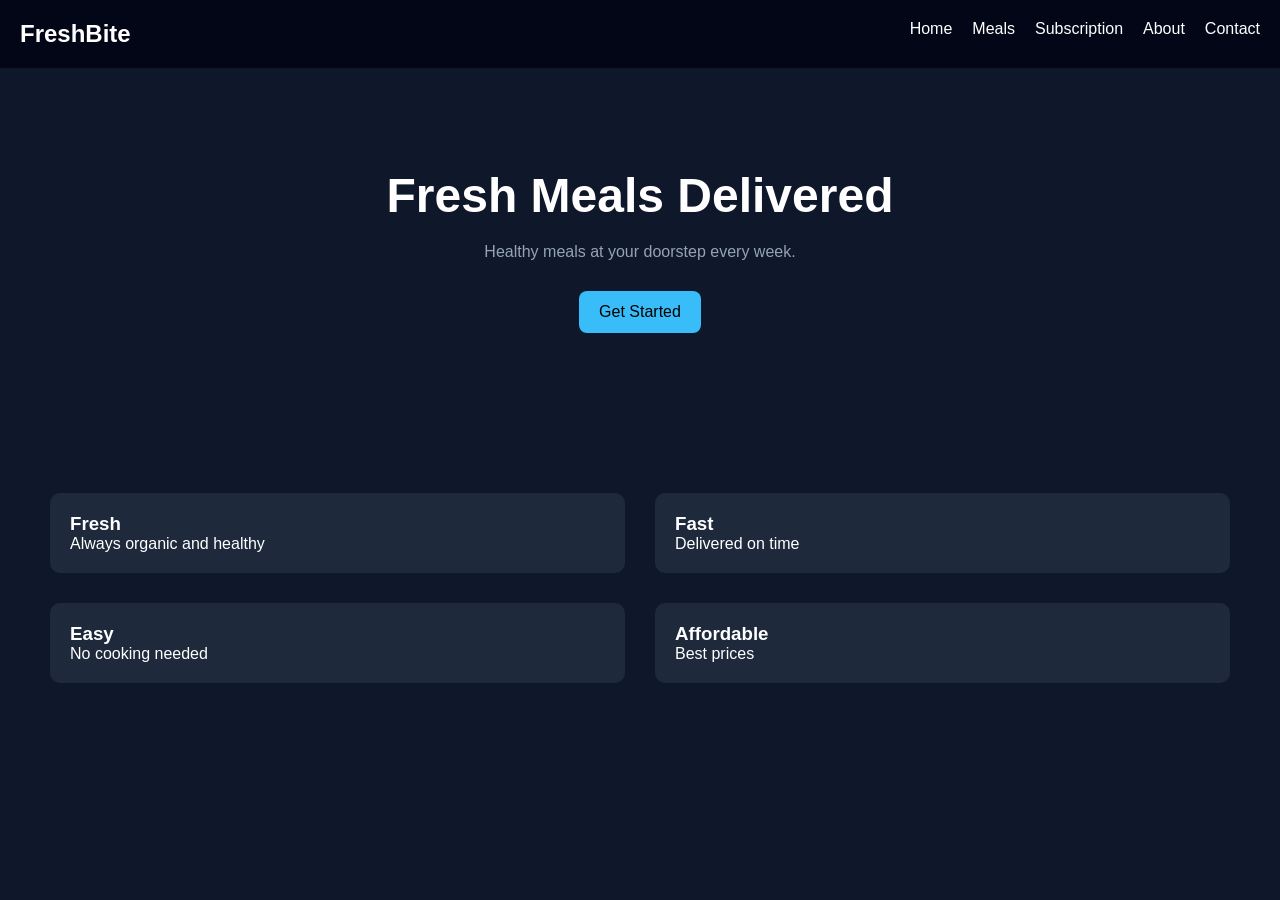
==== commit a6a747cd: "Update index.html" ====
--- a/index.html
+++ b/index.html
@@ -46,4 +46,5 @@
 </section>
 
 </body>
+<script src="main.js"></script>
 </html>
--- a/styles.css
+++ b/styles.css
@@ -1,1801 +1,103 @@
-/* ================================================
-   FRESHBITE - MODERN FOOD SUBSCRIPTION WEBSITE
-   Creative & Fully Designed CSS
-   ================================================ */
-
-/* ------ ROOT VARIABLES ------ */
-:root {
-    --primary-color: #FF6B4A;
-    --secondary-color: #4ECDC4;
-    --accent-color: #FFE66D;
-    --dark-color: #1a1a2e;
-    --light-color: #f8f9fa;
-    --text-color: #2d3436;
-    --text-light: #636e72;
-    --border-color: #e8e8e8;
-    --success-color: #27ae60;
-    --danger-color: #e74c3c;
-    --shadow: 0 10px 30px rgba(0, 0, 0, 0.1);
-    --shadow-md: 0 5px 15px rgba(0, 0, 0, 0.08);
-    --shadow-lg: 0 15px 40px rgba(0, 0, 0, 0.15);
-    --transition: all 0.3s cubic-bezier(0.25, 0.46, 0.45, 0.94);
-}
-
-/* ------ GLOBAL STYLES ------ */
 * {
     margin: 0;
     padding: 0;
     box-sizing: border-box;
 }
 
-html {
-    scroll-behavior: smooth;
+body {
+    font-family: 'Segoe UI', sans-serif;
+    background: #0f172a;
+    color: white;
 }
 
-body {
-    font-family: 'Segoe UI', Tahoma, Geneva, Verdana, sans-serif;
-    color: var(--text-color);
-    background-color: #fff;
-    line-height: 1.6;
-    overflow-x: hidden;
+/* NAVBAR */
+nav {
+    display: flex;
+    justify-content: space-between;
+    padding: 20px;
+    background: #020617;
 }
 
-/* ------ Typography ------ */
-h1, h2, h3, h4, h5, h6 {
-    font-weight: 700;
-    line-height: 1.3;
-    margin-bottom: 1rem;
-    color: var(--dark-color);
+nav ul {
+    display: flex;
+    list-style: none;
+    gap: 20px;
 }
 
-h1 {
-    font-size: 3.5rem;
+nav a {
+    color: white;
+    text-decoration: none;
 }
 
-h2 {
-    font-size: 2.5rem;
+nav a:hover {
+    color: #38bdf8;
 }
 
-h3 {
-    font-size: 1.8rem;
+/* HERO */
+.hero {
+    text-align: center;
+    padding: 100px 20px;
+    animation: fadeIn 1s ease-in;
 }
 
-p {
-    color: var(--text-light);
-    margin-bottom: 1rem;
+.hero h1 {
+    font-size: 3rem;
 }
 
-a {
-    text-decoration: none;
-    color: var(--primary-color);
-    transition: var(--transition);
+.hero p {
+    color: #94a3b8;
+    margin: 20px 0;
 }
 
-a:hover {
-    color: #ff5533;
+/* BUTTON */
+.btn {
+    background: #38bdf8;
+    padding: 12px 20px;
+    border-radius: 8px;
+    text-decoration: none;
+    color: black;
+    margin: 10px;
+    display: inline-block;
 }
 
-/* ------ NAVBAR ------ */
-.navbar {
-    background: white;
-    box-shadow: var(--shadow-md);
-    position: sticky;
-    top: 0;
-    z-index: 1000;
-    transition: var(--transition);
+/* FEATURES */
+.features {
+    display: grid;
+    grid-template-columns: repeat(2, 1fr);
+    gap: 30px;
+    padding: 50px;
 }
 
-.nav-container {
-    max-width: 1400px;
-    margin: 0 auto;
-    padding: 1rem 2rem;
-    display: flex;
-    justify-content: space-between;
+.feature {
+    background: #1e293b;
+    padding: 20px;
+    border-radius: 10px;
+}
+
+/* ANIMATION */
+@keyframes fadeIn {
+    from { opacity: 0; transform: translateY(30px); }
+    to { opacity: 1; transform: translateY(0); }
+}
+  
+ /* POPUP */
+.popup {
+    display: none;
+    position: fixed;
+    top: 0;
+    left: 0;
+    width: 100%;
+    height: 100%;
+    background: rgba(0,0,0,0.7);
+    justify-content: center;
     align-items: center;
 }
 
-.logo {
-    display: flex;
-    align-items: center;
-    gap: 0.5rem;
-    font-size: 1.8rem;
-    font-weight: 700;
-    color: var(--dark-color);
-}
-
-.logo-icon {
-    font-size: 2rem;
-}
-
-.logo-text {
-    background: linear-gradient(135deg, var(--primary-color), var(--secondary-color));
-    -webkit-background-clip: text;
-    -webkit-text-fill-color: transparent;
-    background-clip: text;
-}
-
-.nav-links {
-    display: flex;
-    list-style: none;
-    gap: 2rem;
-    align-items: center;
-}
-
-.nav-links a {
-    color: var(--text-color);
-    font-weight: 500;
-    position: relative;
-    padding-bottom: 0.5rem;
-}
-
-.nav-links a::after {
-    content: '';
-    position: absolute;
-    bottom: 0;
-    left: 0;
-    width: 0;
-    height: 2px;
-    background: linear-gradient(90deg, var(--primary-color), var(--secondary-color));
-    transition: width 0.3s ease;
-}
-
-.nav-links a:hover::after,
-.nav-links a.active::after {
-    width: 100%;
-}
-
-.nav-actions {
-    display: flex;
-    align-items: center;
-    gap: 1rem;
-}
-
-.btn-account {
-    background: linear-gradient(135deg, var(--primary-color), var(--secondary-color));
-    color: white !important;
-    padding: 0.6rem 1.5rem;
-    border-radius: 25px;
-    font-weight: 600;
-    transition: var(--transition);
-    box-shadow: var(--shadow-md);
-}
-
-.btn-account:hover {
-    transform: translateY(-2px);
-    box-shadow: var(--shadow);
-    color: white !important;
-}
-
-.hamburger {
-    display: none;
-    flex-direction: column;
-    cursor: pointer;
-    gap: 5px;
-}
-
-.hamburger span {
-    width: 25px;
-    height: 3px;
-    background: var(--text-color);
-    border-radius: 2px;
-    transition: var(--transition);
-}
-
-/* ------ BUTTONS ------ */
-.btn {
-    display: inline-block;
-    padding: 0.9rem 2rem;
-    border: none;
-    border-radius: 30px;
-    font-weight: 600;
-    cursor: pointer;
-    transition: var(--transition);
-    text-align: center;
-    text-decoration: none;
-    font-size: 1rem;
-}
-
-.btn-primary {
-    background: linear-gradient(135deg, var(--primary-color), #ff8570);
-    color: white;
-    box-shadow: var(--shadow-md);
-}
-
-.btn-primary:hover {
-    transform: translateY(-3px);
-    box-shadow: var(--shadow-lg);
-}
-
-.btn-secondary {
-    background: var(--light-color);
-    color: var(--primary-color);
-    border: 2px solid var(--primary-color);
-}
-
-.btn-secondary:hover {
-    background: var(--primary-color);
-    color: white;
-}
-
-.btn-small {
-    padding: 0.5rem 1rem;
-    font-size: 0.9rem;
-}
-
-.btn-danger {
-    background: var(--danger-color);
-    color: white;
-}
-
-.btn-danger:hover {
-    background: #c0392b;
-}
-
-.btn-add {
-    background: var(--secondary-color);
-    color: white;
-    border: none;
-    padding: 0.6rem 1rem;
-    border-radius: 20px;
-    cursor: pointer;
-    font-weight: 600;
-    transition: var(--transition);
-}
-
-.btn-add:hover {
-    transform: scale(1.05);
-    box-shadow: var(--shadow-md);
-}
-
-/* ------ HERO SECTION ------ */
-.hero {
-    max-width: 1400px;
-    margin: 0 auto;
-    padding: 80px 2rem;
-    display: grid;
-    grid-template-columns: 1fr 1fr;
-    gap: 4rem;
-    align-items: center;
-    min-height: 600px;
-}
-
-.hero-content h1 {
-    margin-bottom: 1.5rem;
-    line-height: 1.2;
-}
-
-.gradient-text {
-    background: linear-gradient(135deg, var(--primary-color), var(--secondary-color));
-    -webkit-background-clip: text;
-    -webkit-text-fill-color: transparent;
-    background-clip: text;
-}
-
-.hero-subtitle {
-    font-size: 1.2rem;
-    color: var(--text-light);
-    margin-bottom: 2rem;
-}
-
-.hero-buttons {
-    display: flex;
-    gap: 1.5rem;
-    margin-bottom: 2rem;
-}
-
-.hero-image {
-    position: relative;
-    height: 400px;
-}
-
-.hero-graphic {
-    position: relative;
-    width: 100%;
-    height: 100%;
-    perspective: 1000px;
-}
-
-.food-card {
-    position: absolute;
-    font-size: 5rem;
-    border-radius: 20px;
-    background: linear-gradient(135deg, rgba(255, 107, 74, 0.1), rgba(78, 205, 196, 0.1));
-    padding: 2rem;
-    box-shadow: var(--shadow);
-    animation: float 3s ease-in-out infinite;
-}
-
-.card-1 {
-    top: 20px;
-    left: 50px;
-    animation-delay: 0s;
-    background: linear-gradient(135deg, #FFE66D20, #FF6B4A20);
-}
-
-.card-2 {
-    top: 150px;
-    right: 50px;
-    animation-delay: 0.5s;
-    background: linear-gradient(135deg, #4ECDC420, #FFE66D20);
-}
-
-.card-3 {
-    bottom: 30px;
-    left: 100px;
-    animation-delay: 1s;
-    background: linear-gradient(135deg, #FF6B4A20, #4ECDC420);
-}
-
-@keyframes float {
-    0%, 100% { transform: translateY(0px) rotate(0deg); }
-    50% { transform: translateY(-20px) rotate(5deg); }
-}
-
-/* ------ SECTIONS ------ */
-section {
-    padding: 80px 2rem;
-}
-
-.section-header {
-    text-align: center;
-    margin-bottom: 4rem;
-    max-width: 600px;
-    margin-left: auto;
-    margin-right: auto;
-}
-
-.section-header h2 {
-    margin-bottom: 1rem;
-}
-
-.section-header p {
-    font-size: 1.2rem;
-    color: var(--text-light);
-}
-
-/* ------ FEATURES SECTION ------ */
-.features {
-    background: linear-gradient(135deg, #f8f9fa 0%, #e8f4f8 100%);
-}
-
-.features-grid {
-    display: grid;
-    grid-template-columns: repeat(auto-fit, minmax(300px, 1fr));
-    gap: 2rem;
-    max-width: 1400px;
-    margin: 0 auto;
-}
-
-.feature-card {
-    background: white;
-    padding: 2rem;
-    border-radius: 15px;
-    box-shadow: var(--shadow-md);
-    text-align: center;
-    transition: var(--transition);
-}
-
-.feature-card:hover {
-    transform: translateY(-10px);
-    box-shadow: var(--shadow-lg);
-}
-
-.feature-icon {
-    font-size: 3rem;
-    margin-bottom: 1rem;
-}
-
-.feature-card h3 {
-    margin-bottom: 0.5rem;
-}
-
-/* ------ MEAL PREVIEW SECTION ------ */
-.meal-preview {
-    max-width: 1400px;
-    margin: 0 auto;
+.popup-content {
+    background: #1e293b;
+    padding: 30px;
+    border-radius: 10px;
     text-align: center;
 }
 
-.meal-preview h2 {
-    margin-bottom: 3rem;
-}
 
-.meals-showcase {
-    display: grid;
-    grid-template-columns: repeat(auto-fit, minmax(250px, 1fr));
-    gap: 2rem;
-    margin-bottom: 3rem;
-}
-
-.meal-item {
-    background: white;
-    border-radius: 20px;
-    padding: 2rem;
-    box-shadow: var(--shadow-md);
-    transition: var(--transition);
-    position: relative;
-    overflow: hidden;
-}
-
-.meal-item:hover {
-    transform: scale(1.05);
-    box-shadow: var(--shadow-lg);
-}
-
-.meal-item.featured {
-    border: 3px solid var(--primary-color);
-    background: linear-gradient(135deg, white 0%, #fff5f1 100%);
-}
-
-.meal-image {
-    font-size: 4rem;
-    margin-bottom: 1rem;
-    animation: spin 4s linear infinite;
-}
-
-.meal-item.featured .meal-image {
-    animation: pulse 2s ease-in-out infinite;
-}
-
-@keyframes spin {
-    0%, 100% { transform: rotateZ(0deg); }
-    50% { transform: rotateZ(5deg); }
-}
-
-@keyframes pulse {
-    0%, 100% { transform: scale(1); }
-    50% { transform: scale(1.1); }
-}
-
-.featured-badge {
-    position: absolute;
-    top: 15px;
-    right: 15px;
-    background: var(--primary-color);
-    color: white;
-    padding: 0.5rem 1rem;
-    border-radius: 20px;
-    font-size: 0.8rem;
-    font-weight: 600;
-}
-
-.price {
-    font-size: 1.5rem;
-    font-weight: 700;
-    color: var(--primary-color);
-}
-
-/* ------ PLANS PREVIEW SECTION ------ */
-.plans-preview {
-    max-width: 1400px;
-    margin: 0 auto;
-    text-align: center;
-}
-
-.plans-preview h2 {
-    margin-bottom: 3rem;
-}
-
-.plans-grid {
-    display: grid;
-    grid-template-columns: repeat(auto-fit, minmax(300px, 1fr));
-    gap: 2rem;
-    margin-bottom: 3rem;
-}
-
-.plan-card {
-    background: white;
-    border-radius: 20px;
-    padding: 2.5rem;
-    box-shadow: var(--shadow-md);
-    transition: var(--transition);
-    position: relative;
-    border: 2px solid transparent;
-}
-
-.plan-card.featured {
-    border-color: var(--primary-color);
-    transform: scale(1.05);
-    box-shadow: var(--shadow-lg);
-    background: linear-gradient(135deg, white 0%, #fff8f6 100%);
-}
-
-.plan-card:hover {
-    box-shadow: var(--shadow-lg);
-}
-
-.best-value {
-    position: absolute;
-    top: -15px;
-    left: 50%;
-    transform: translateX(-50%);
-    background: linear-gradient(135deg, var(--primary-color), var(--secondary-color));
-    color: white;
-    padding: 0.5rem 1.5rem;
-    border-radius: 20px;
-    font-weight: 700;
-    font-size: 0.85rem;
-}
-
-.plan-price {
-    font-size: 3rem;
-    margin: 1.5rem 0;
-    font-weight: 700;
-}
-
-.currency {
-    font-size: 1.5rem;
-}
-
-.period {
-    font-size: 1rem;
-    color: var(--text-light);
-}
-
-.plan-features {
-    list-style: none;
-    margin: 1.5rem 0;
-    text-align: left;
-}
-
-.plan-features li {
-    padding: 0.5rem 0;
-    color: var(--text-light);
-}
-
-/* ------ TESTIMONIALS SECTION ------ */
-.testimonials {
-    background: linear-gradient(135deg, var(--dark-color) 0%, #2d3f5e 100%);
-    color: white;
-    max-width: 1400px;
-    margin: 0 auto;
-}
-
-.testimonials h2 {
-    color: white;
-    text-align: center;
-    margin-bottom: 3rem;
-}
-
-.testimonials-grid {
-    display: grid;
-    grid-template-columns: repeat(auto-fit, minmax(300px, 1fr));
-    gap: 2rem;
-}
-
-.testimonial-card {
-    background: rgba(255, 255, 255, 0.1);
-    padding: 2rem;
-    border-radius: 15px;
-    backdrop-filter: blur(10px);
-    border: 1px solid rgba(255, 255, 255, 0.2);
-    transition: var(--transition);
-}
-
-.testimonial-card:hover {
-    background: rgba(255, 255, 255, 0.15);
-    transform: translateY(-5px);
-}
-
-.stars {
-    font-size: 1.2rem;
-    margin-bottom: 1rem;
-}
-
-.testimonial-author {
-    display: flex;
-    align-items: center;
-    gap: 1rem;
-    margin-top: 1.5rem;
-    padding-top: 1.5rem;
-    border-top: 1px solid rgba(255, 255, 255, 0.2);
-}
-
-.author-avatar {
-    font-size: 2rem;
-}
-
-.author-name {
-    font-weight: 600;
-    margin: 0;
-}
-
-.author-title {
-    font-size: 0.9rem;
-    color: rgba(255, 255, 255, 0.7);
-    margin: 0;
-}
-
-/* ------ CTA SECTION ------ */
-.cta {
-    background: linear-gradient(135deg, var(--primary-color), var(--secondary-color));
-    color: white;
-    text-align: center;
-    padding: 60px 2rem;
-    max-width: 100%;
-}
-
-.cta h2 {
-    color: white;
-    margin-bottom: 1rem;
-}
-
-.cta p {
-    color: rgba(255, 255, 255, 0.9);
-    font-size: 1.2rem;
-    margin-bottom: 2rem;
-}
-
-/* ------ FOOTER ------ */
-.footer {
-    background: var(--dark-color);
-    color: white;
-    padding: 3rem 2rem 1rem;
-}
-
-.footer-content {
-    max-width: 1400px;
-    margin: 0 auto;
-    display: grid;
-    grid-template-columns: repeat(auto-fit, minmax(250px, 1fr));
-    gap: 2rem;
-    margin-bottom: 2rem;
-}
-
-.footer-section h4 {
-    color: white;
-    margin-bottom: 1rem;
-}
-
-.footer-section p,
-.footer-section li {
-    color: rgba(255, 255, 255, 0.7);
-    margin-bottom: 0.5rem;
-}
-
-.footer-section ul {
-    list-style: none;
-}
-
-.footer-section a {
-    color: rgba(255, 255, 255, 0.7);
-}
-
-.footer-section a:hover {
-    color: var(--primary-color);
-}
-
-.social-links {
-    display: flex;
-    flex-direction: column;
-    gap: 0.5rem;
-}
-
-.footer-bottom {
-    text-align: center;
-    padding-top: 2rem;
-    border-top: 1px solid rgba(255, 255, 255, 0.1);
-    color: rgba(255, 255, 255, 0.6);
-}
-
-/* ------ PAGE HEADER ------ */
-.page-header {
-    background: linear-gradient(135deg, var(--dark-color), #2d3f5e);
-    color: white;
-    text-align: center;
-    padding: 60px 2rem;
-}
-
-.page-header h1 {
-    color: white;
-    margin-bottom: 0.5rem;
-}
-
-.page-header p {
-    color: rgba(255, 255, 255, 0.8);
-    font-size: 1.2rem;
-}
-
-/* ------ PRODUCTS SECTION ------ */
-.products-section {
-    max-width: 1400px;
-    margin: 0 auto;
-    display: grid;
-    grid-template-columns: 250px 1fr;
-    gap: 2rem;
-}
-
-.filters {
-    background: var(--light-color);
-    padding: 1.5rem;
-    border-radius: 15px;
-    height: fit-content;
-    position: sticky;
-    top: 100px;
-}
-
-.filters h3 {
-    margin-bottom: 1.5rem;
-}
-
-.filter-group {
-    margin-bottom: 1.5rem;
-}
-
-.filter-group label {
-    display: block;
-    margin-bottom: 0.7rem;
-    cursor: pointer;
-    transition: var(--transition);
-}
-
-.filter-group label:hover {
-    color: var(--primary-color);
-}
-
-.filter-group input[type="checkbox"] {
-    margin-right: 0.5rem;
-}
-
-.price-filter {
-    margin-top: 1.5rem;
-}
-
-.price-filter input[type="range"] {
-    width: 100%;
-    margin: 1rem 0;
-}
-
-.products-grid {
-    display: grid;
-    grid-template-columns: repeat(auto-fill, minmax(280px, 1fr));
-    gap: 2rem;
-}
-
-.product-card {
-    background: white;
-    border-radius: 15px;
-    padding: 1.5rem;
-    box-shadow: var(--shadow-md);
-    transition: var(--transition);
-    position: relative;
-    overflow: hidden;
-}
-
-.product-card:hover {
-    transform: translateY(-10px);
-    box-shadow: var(--shadow-lg);
-}
-
-.product-card.featured {
-    border: 2px solid var(--primary-color);
-    background: linear-gradient(135deg, white, #fff5f1);
-}
-
-.product-image {
-    font-size: 3.5rem;
-    text-align: center;
-    margin-bottom: 1rem;
-}
-
-.meal-details {
-    margin: 0.8rem 0;
-    font-size: 0.9rem;
-    color: var(--text-light);
-}
-
-.cuisine-tag {
-    display: inline-block;
-    background: var(--accent-color);
-    color: var(--dark-color);
-    padding: 0.3rem 0.8rem;
-    border-radius: 15px;
-    font-size: 0.8rem;
-    font-weight: 600;
-    margin-bottom: 0.5rem;
-}
-
-.nutritional {
-    font-size: 0.85rem;
-    color: var(--text-light);
-    margin: 0.8rem 0;
-    display: flex;
-    justify-content: space-around;
-}
-
-.product-footer {
-    display: flex;
-    justify-content: space-between;
-    align-items: center;
-    margin-top: 1rem;
-    padding-top: 1rem;
-    border-top: 1px solid var(--border-color);
-}
-
-/* ------ SUBSCRIPTION SECTION ------ */
-.billing-toggle {
-    max-width: 1400px;
-    margin: 0 auto;
-    display: flex;
-    justify-content: center;
-    gap: 1rem;
-    margin-bottom: 3rem;
-}
-
-.toggle-btn {
-    padding: 0.8rem 1.5rem;
-    border: 2px solid var(--border-color);
-    background: white;
-    border-radius: 25px;
-    cursor: pointer;
-    transition: var(--transition);
-    font-weight: 600;
-}
-
-.toggle-btn.active {
-    background: linear-gradient(135deg, var(--primary-color), var(--secondary-color));
-    color: white;
-    border-color: transparent;
-}
-
-.subscription-plans {
-    max-width: 1400px;
-    margin: 0 auto;
-}
-
-.plans-container {
-    display: grid;
-    grid-template-columns: repeat(auto-fit, minmax(320px, 1fr));
-    gap: 2rem;
-    margin-bottom: 4rem;
-}
-
-/* ------ COMPARISON TABLE ------ */
-.comparison-section {
-    max-width: 1400px;
-    margin: 0 auto;
-}
-
-.comparison-table {
-    width: 100%;
-    border-collapse: collapse;
-    margin-bottom: 2rem;
-    box-shadow: var(--shadow-md);
-    border-radius: 15px;
-    overflow: hidden;
-}
-
-.comparison-table thead {
-    background: linear-gradient(135deg, var(--dark-color), #2d3f5e);
-    color: white;
-}
-
-.comparison-table th {
-    padding: 1.5rem;
-    text-align: left;
-    font-weight: 600;
-}
-
-.comparison-table td {
-    padding: 1.2rem 1.5rem;
-    border-bottom: 1px solid var(--border-color);
-}
-
-.comparison-table tbody tr:hover {
-    background: var(--light-color);
-}
-
-/* ------ CUSTOMIZATION SECTION ------ */
-.customization {
-    max-width: 1400px;
-    margin: 0 auto;
-}
-
-.customization h2 {
-    text-align: center;
-    margin-bottom: 3rem;
-}
-
-.customization-grid {
-    display: grid;
-    grid-template-columns: repeat(auto-fit, minmax(300px, 1fr));
-    gap: 2rem;
-}
-
-.customization-card {
-    background: linear-gradient(135deg, #f8f9fa, #e8f4f8);
-    padding: 2rem;
-    border-radius: 15px;
-    border-left: 4px solid var(--primary-color);
-}
-
-.customization-card h4 {
-    margin-bottom: 0.5rem;
-    color: var(--dark-color);
-}
-
-/* ------ FAQ SECTION ------ */
-.faq {
-    max-width: 1400px;
-    margin: 0 auto;
-}
-
-.faq h2 {
-    text-align: center;
-    margin-bottom: 3rem;
-}
-
-.faq-grid {
-    display: grid;
-    grid-template-columns: repeat(auto-fit, minmax(300px, 1fr));
-    gap: 2rem;
-}
-
-.faq-item {
-    background: white;
-    padding: 1.5rem;
-    border-radius: 15px;
-    box-shadow: var(--shadow-md);
-    cursor: pointer;
-    transition: var(--transition);
-}
-
-.faq-item:hover {
-    box-shadow: var(--shadow-lg);
-    transform: translateY(-5px);
-}
-
-.faq-item h4 {
-    margin-bottom: 0.5rem;
-    color: var(--primary-color);
-}
-
-/* ------ ABOUT SECTION ------ */
-.about-mission {
-    background: linear-gradient(135deg, var(--light-color), #e8f4f8);
-    max-width: 1400px;
-    margin: 0 auto;
-    padding: 0;
-}
-
-.mission-content {
-    max-width: 800px;
-}
-
-.mission-content h2 {
-    margin-bottom: 1.5rem;
-}
-
-.our-story {
-    max-width: 1400px;
-    margin: 0 auto;
-    padding: 0;
-}
-
-.story-container {
-    display: grid;
-    grid-template-columns: 1fr 400px;
-    gap: 3rem;
-    align-items: center;
-}
-
-.story-stats {
-    display: grid;
-    grid-template-columns: 1fr;
-    gap: 1.5rem;
-}
-
-.stat-box {
-    background: linear-gradient(135deg, var(--primary-color), var(--secondary-color));
-    color: white;
-    padding: 2rem;
-    border-radius: 15px;
-    text-align: center;
-}
-
-.stat-box h3 {
-    color: white;
-    font-size: 2.5rem;
-    margin-bottom: 0.5rem;
-}
-
-.stat-box p {
-    margin: 0;
-    color: rgba(255, 255, 255, 0.9);
-}
-
-/* ------ TEAM SECTION ------ */
-.team {
-    max-width: 1400px;
-    margin: 0 auto;
-}
-
-.team h2 {
-    text-align: center;
-    margin-bottom: 3rem;
-}
-
-.team-grid {
-    display: grid;
-    grid-template-columns: repeat(auto-fit, minmax(280px, 1fr));
-    gap: 2rem;
-}
-
-.team-member {
-    background: white;
-    padding: 2rem;
-    border-radius: 15px;
-    box-shadow: var(--shadow-md);
-    text-align: center;
-    transition: var(--transition);
-    overflow: hidden;
-    position: relative;
-}
-
-.team-member:hover {
-    transform: translateY(-10px);
-    box-shadow: var(--shadow-lg);
-}
-
-.member-avatar {
-    font-size: 3.5rem;
-    margin-bottom: 1rem;
-}
-
-.role {
-    color: var(--primary-color);
-    font-weight: 600;
-    margin-bottom: 0.5rem;
-}
-
-/* ------ VALUES SECTION ------ */
-.values {
-    max-width: 1400px;
-    margin: 0 auto;
-}
-
-.values h2 {
-    text-align: center;
-    margin-bottom: 3rem;
-}
-
-.values-grid {
-    display: grid;
-    grid-template-columns: repeat(auto-fit, minmax(300px, 1fr));
-    gap: 2rem;
-}
-
-.value-card {
-    background: linear-gradient(135deg, white, #f8f9fa);
-    padding: 2rem;
-    border-radius: 15px;
-    text-align: center;
-    box-shadow: var(--shadow-md);
-    transition: var(--transition);
-    border: 2px solid transparent;
-}
-
-.value-card:hover {
-    border-color: var(--primary-color);
-    box-shadow: var(--shadow-lg);
-}
-
-.value-icon {
-    font-size: 2.5rem;
-    margin-bottom: 1rem;
-}
-
-/* ------ AWARDS SECTION ------ */
-.awards {
-    max-width: 1400px;
-    margin: 0 auto;
-}
-
-.awards h2 {
-    text-align: center;
-    margin-bottom: 3rem;
-}
-
-.awards-grid {
-    display: grid;
-    grid-template-columns: repeat(auto-fit, minmax(250px, 1fr));
-    gap: 2rem;
-}
-
-.award-item {
-    background: linear-gradient(135deg, var(--primary-color), var(--secondary-color));
-    color: white;
-    padding: 2rem;
-    border-radius: 15px;
-    text-align: center;
-    box-shadow: var(--shadow-md);
-}
-
-.award-icon {
-    font-size: 2.5rem;
-    margin-bottom: 1rem;
-}
-
-/* ------ IMPACT SECTION ------ */
-.impact {
-    background: linear-gradient(135deg, var(--dark-color), #2d3f5e);
-    color: white;
-    max-width: 1400px;
-    margin: 0 auto;
-}
-
-.impact h2 {
-    color: white;
-    text-align: center;
-    margin-bottom: 3rem;
-}
-
-.impact-content {
-    display: grid;
-    grid-template-columns: repeat(auto-fit, minmax(250px, 1fr));
-    gap: 2rem;
-}
-
-.impact-stat {
-    text-align: center;
-}
-
-.impact-stat h3 {
-    color: var(--primary-color);
-    font-size: 2.5rem;
-    margin-bottom: 0.5rem;
-}
-
-/* ------ CONTACT SECTION ------ */
-.contact-section {
-    max-width: 1400px;
-    margin: 0 auto;
-    display: grid;
-    grid-template-columns: 1fr 1fr;
-    gap: 3rem;
-}
-
-.contact-info {
-    max-width: 100%;
-}
-
-.info-grid {
-    display: grid;
-    grid-template-columns: repeat(auto-fit, minmax(250px, 1fr));
-    gap: 2rem;
-    margin-bottom: 2rem;
-}
-
-.info-card {
-    background: linear-gradient(135deg, var(--light-color), #e8f4f8);
-    padding: 2rem;
-    border-radius: 15px;
-    text-align: center;
-}
-
-.info-icon {
-    font-size: 2.5rem;
-    margin-bottom: 1rem;
-}
-
-.meta {
-    font-size: 0.9rem;
-    color: var(--text-light);
-    margin: 0;
-}
-
-.contact-form-container {
-    background: white;
-    padding: 2rem;
-    border-radius: 15px;
-    box-shadow: var(--shadow-md);
-}
-
-.contact-form {
-    display: flex;
-    flex-direction: column;
-}
-
-.form-group {
-    margin-bottom: 1.5rem;
-}
-
-.form-group label {
-    display: block;
-    margin-bottom: 0.5rem;
-    font-weight: 600;
-    color: var(--text-color);
-}
-
-.form-group input,
-.form-group textarea,
-.form-group select {
-    width: 100%;
-    padding: 0.8rem;
-    border: 2px solid var(--border-color);
-    border-radius: 10px;
-    font-family: inherit;
-    font-size: 1rem;
-    transition: var(--transition);
-}
-
-.form-group input:focus,
-.form-group textarea:focus,
-.form-group select:focus {
-    outline: none;
-    border-color: var(--primary-color);
-    box-shadow: 0 0 0 3px rgba(255, 107, 74, 0.1);
-}
-
-.form-group.checkbox {
-    display: flex;
-    align-items: center;
-    margin-bottom: 1.5rem;
-}
-
-.form-group.checkbox input {
-    width: auto;
-    margin-right: 0.5rem;
-}
-
-.form-group.checkbox label {
-    margin-bottom: 0;
-}
-
-/* ------ SUPPORT RESOURCES ------ */
-.support-resources {
-    max-width: 1400px;
-    margin: 0 auto;
-}
-
-.support-resources h2 {
-    text-align: center;
-    margin-bottom: 3rem;
-}
-
-.resources-grid {
-    display: grid;
-    grid-template-columns: repeat(auto-fit, minmax(280px, 1fr));
-    gap: 2rem;
-}
-
-.resource-card {
-    background: white;
-    padding: 2rem;
-    border-radius: 15px;
-    box-shadow: var(--shadow-md);
-    transition: var(--transition);
-}
-
-.resource-card:hover {
-    transform: translateY(-5px);
-    box-shadow: var(--shadow-lg);
-}
-
-.resource-card h3 {
-    margin-bottom: 0.5rem;
-}
-
-.resource-link {
-    display: inline-block;
-    margin-top: 1rem;
-    font-weight: 600;
-    color: var(--primary-color);
-}
-
-/* ------ SOCIAL CONTACT ------ */
-.social-contact {
-    max-width: 1400px;
-    margin: 0 auto;
-    text-align: center;
-}
-
-.social-contact h2 {
-    margin-bottom: 1rem;
-}
-
-.social-grid {
-    display: grid;
-    grid-template-columns: repeat(auto-fit, minmax(200px, 1fr));
-    gap: 2rem;
-    margin-top: 2rem;
-}
-
-.social-card {
-    background: linear-gradient(135deg, var(--light-color), #e8f4f8);
-    padding: 2rem;
-    border-radius: 15px;
-    display: flex;
-    flex-direction: column;
-    align-items: center;
-    gap: 0.5rem;
-    transition: var(--transition);
-    color: var(--text-color);
-}
-
-.social-card:hover {
-    transform: translateY(-5px);
-    box-shadow: var(--shadow-lg);
-}
-
-.social-icon {
-    font-size: 2rem;
-}
-
-.handle {
-    color: var(--text-light);
-    font-size: 0.9rem;
-}
-
-/* ------ MAP SECTION ------ */
-.map-section {
-    max-width: 1400px;
-    margin: 0 auto;
-}
-
-.map-section h2 {
-    text-align: center;
-    margin-bottom: 2rem;
-}
-
-.map-container {
-    border-radius: 15px;
-    overflow: hidden;
-    box-shadow: var(--shadow-lg);
-}
-
-/* ------ ACCOUNT SECTION ------ */
-.account-section {
-    max-width: 1400px;
-    margin: 0 auto;
-    padding: 2rem;
-}
-
-.account-container {
-    display: grid;
-    grid-template-columns: 300px 1fr;
-    gap: 2rem;
-}
-
-.account-sidebar {
-    background: white;
-    border-radius: 15px;
-    padding: 2rem;
-    box-shadow: var(--shadow-md);
-    height: fit-content;
-    position: sticky;
-    top: 100px;
-}
-
-.user-profile {
-    text-align: center;
-    margin-bottom: 2rem;
-    padding-bottom: 2rem;
-    border-bottom: 1px solid var(--border-color);
-}
-
-.avatar {
-    font-size: 3rem;
-    margin-bottom: 0.5rem;
-}
-
-.account-nav {
-    display: flex;
-    flex-direction: column;
-    gap: 0.5rem;
-}
-
-.nav-btn {
-    background: transparent;
-    border: none;
-    padding: 0.8rem 1rem;
-    text-align: left;
-    cursor: pointer;
-    border-radius: 10px;
-    transition: var(--transition);
-    color: var(--text-color);
-    font-weight: 500;
-}
-
-.nav-btn:hover {
-    background: var(--light-color);
-    color: var(--primary-color);
-}
-
-.nav-btn.active {
-    background: linear-gradient(135deg, var(--primary-color), var(--secondary-color));
-    color: white;
-}
-
-.nav-btn.logout {
-    margin-top: 1rem;
-    border-top: 1px solid var(--border-color);
-    padding-top: 1.5rem;
-    color: var(--danger-color);
-}
-
-.account-content {
-    background: white;
-    border-radius: 15px;
-    padding: 2rem;
-    box-shadow: var(--shadow-md);
-}
-
-.tab-content {
-    display: none;
-}
-
-.tab-content.active {
-    display: block;
-    animation: fadeIn 0.3s ease;
-}
-
-@keyframes fadeIn {
-    from { opacity: 0; }
-    to { opacity: 1; }
-}
-
-.dashboard-grid {
-    display: grid;
-    grid-template-columns: repeat(auto-fit, minmax(250px, 1fr));
-    gap: 2rem;
-    margin-bottom: 3rem;
-}
-
-.dashboard-card {
-    background: linear-gradient(135deg, var(--light-color), #e8f4f8);
-    padding: 2rem;
-    border-radius: 15px;
-    border-left: 4px solid var(--primary-color);
-}
-
-.status-badge {
-    display: inline-block;
-    padding: 0.4rem 0.8rem;
-    border-radius: 20px;
-    font-size: 0.85rem;
-    font-weight: 600;
-    margin-bottom: 0.5rem;
-}
-
-.status-badge.active {
-    background: rgba(39, 174, 96, 0.2);
-    color: var(--success-color);
-}
-
-.status-badge.completed {
-    background: rgba(39, 174, 96, 0.2);
-    color: var(--success-color);
-}
-
-.price {
-    font-size: 2rem;
-    font-weight: 700;
-    color: var(--primary-color);
-}
-
-.points {
-    font-size: 2rem;
-    font-weight: 700;
-    color: var(--secondary-color);
-}
-
-.upcoming-meals {
-    margin-top: 3rem;
-}
-
-.upcoming-meals h3 {
-    margin-bottom: 1.5rem;
-}
-
-.meals-preview {
-    display: flex;
-    flex-direction: column;
-    gap: 1rem;
-}
-
-.meal-preview-item {
-    display: flex;
-    justify-content: space-between;
-    align-items: center;
-    background: var(--light-color);
-    padding: 1rem;
-    border-radius: 10px;
-    border-left: 4px solid var(--secondary-color);
-}
-
-.day {
-    font-weight: 600;
-    color: var(--text-color);
-}
-
-.meal {
-    flex: 1;
-    margin: 0 1rem;
-}
-
-.action {
-    color: var(--primary-color);
-    cursor: pointer;
-    font-weight: 600;
-}
-
-.subscription-card {
-    background: linear-gradient(135deg, white, #f8f9fa);
-    padding: 2rem;
-    border-radius: 15px;
-    border-left: 4px solid var(--primary-color);
-    margin-bottom: 2rem;
-}
-
-.subscription-details {
-    margin: 1.5rem 0;
-}
-
-.subscription-details p {
-    margin: 0.5rem 0;
-}
-
-.subscription-actions {
-    display: flex;
-    gap: 1rem;
-    margin-top: 1.5rem;
-    flex-wrap: wrap;
-}
-
-.order-item {
-    background: var(--light-color);
-    padding: 1.5rem;
-    border-radius: 10px;
-    margin-bottom: 1rem;
-    border-left: 4px solid var(--primary-color);
-}
-
-.order-header {
-    display: flex;
-    justify-content: space-between;
-    align-items: center;
-    margin-bottom: 0.5rem;
-    flex-wrap: wrap;
-}
-
-.order-id {
-    font-weight: 600;
-}
-
-.text-muted {
-    color: var(--text-light);
-    font-size: 0.9rem;
-    margin: 0;
-}
-
-.upgrade-options {
-    display: grid;
-    grid-template-columns: repeat(auto-fit, minmax(300px, 1fr));
-    gap: 2rem;
-    margin-top: 2rem;
-}
-
-.upgrade-card {
-    background: linear-gradient(135deg, var(--primary-color), var(--secondary-color));
-    color: white;
-    padding: 2rem;
-    border-radius: 15px;
-}
-
-.upgrade-card .price {
-    color: white;
-}
-
-.billing-table {
-    width: 100%;
-    border-collapse: collapse;
-}
-
-.billing-table thead {
-    background: var(--light-color);
-}
-
-.billing-table th {
-    padding: 1rem;
-    text-align: left;
-    font-weight: 600;
-}
-
-.billing-table td {
-    padding: 1rem;
-    border-bottom: 1px solid var(--border-color);
-}
-
-.support-resources {
-    margin-top: 2rem;
-}
-
-.resource-item h3 {
-    margin-bottom: 1rem;
-}
-
-.resource-item ul {
-    list-style: none;
-}
-
-.resource-item li {
-    margin-bottom: 0.5rem;
-}
-
-.resource-item a {
-    color: var(--primary-color);
-    font-weight: 500;
-}
-
- /* ------ RESPONSIVE DESIGN ------ */
-
-@media (max-width: 768px) {
-    h1 { font-size: 2.2rem; }
-    h2 { font-size: 1.8rem; }
-    h3 { font-size: 1.3rem; }
-    
-    .nav-links {
-        display: none;
-    }
-    
-    .hamburger {
-        display: flex;
-    }
-    
-    .hero {
-        grid-template-columns: 1fr;
-        text-align: center;
-        padding: 40px 1rem;
-    }
-    
-    .hero-image {
-        display: none;
-    }
-    
-    section {
-        padding: 40px 1rem;
-    }
-    
-    .contact-section {
-        grid-template-columns: 1fr;
-    }
-    
-    .account-container {
-        grid-template-columns: 1fr;
-    }
-    
-    .account-sidebar {
-        position: static;
-        margin-bottom: 2rem;
-    }
-    
-    .story-container {
-        grid-template-columns: 1fr;
-    }
-    
-    .hero-buttons {
-        flex-direction: column;
-    }
-    
-    .products-section {
-        grid-template-columns: 1fr;
-    }
-    
-    .filters {
-        position: static;
-    }
-}
-
-@media (max-width: 480px) {
-    .logo-text {
-        display: none;
-    }
-    
-    .plans-grid,
-    .meals-showcase,
-    .features-grid {
-        grid-template-columns: 1fr;
-    }
-    
-    .nav-container {
-        padding: 0.8rem 1rem;
-    }
-    
-    .hero {
-        padding: 30px 1rem;
-        min-height: auto;
-    }
-    
-    section {
-        padding: 30px 1rem;
-    }
-    
-    .comparison-table {
-        font-size: 0.85rem;
-    }
-    
-    .comparison-table th,
-    .comparison-table td {
-        padding: 0.8rem 0.5rem;
-    }
-}
-
-/* ------ UTILITY CLASSES ------ */
-.text-muted {
-    color: var(--text-light);
-}
-
-.cursor-pointer {
-    cursor: pointer;
-}
-
-.form-row {
-    display: grid;
-    grid-template-columns: repeat(auto-fit, minmax(200px, 1fr));
-    gap: 1rem;
-}
-
-.checkbox-group {
-    display: flex;
-    flex-direction: column;
-    gap: 0.8rem;
-}
-
-.preference-section {
-    margin-bottom: 2rem;
-}
-
-.preference-section h3 {
-    margin-bottom: 1rem;
-    color: var(--dark-color);
-}
-
-.preference-section textarea,
-.preference-section select {
-    width: 100%;
-    padding: 0.8rem;
-    border: 2px solid var(--border-color);
-    border-radius: 10px;
-    font-family: inherit;
-    font-size: 1rem;
-}
-
-/* ------ ANIMATIONS ------ */
-@keyframes slideInDown {
-    from {
-        opacity: 0;
-        transform: translateY(-20px);
-    }
-    to {
-        opacity: 1;
-        transform: translateY(0);
-    }
-}
-
-@keyframes slideInUp {
-    from {
-        opacity: 0;
-        transform: translateY(20px);
-    }
-    to {
-        opacity: 1;
-        transform: translateY(0);
-    }
-}
-
-@keyframes fadeIn {
-    from { opacity: 0; }
-    to { opacity: 1; }
-}
-
-@keyframes scaleIn {
-    from {
-        opacity: 0;
-        transform: scale(0.9);
-    }
-    to {
-        opacity: 1;
-        transform: scale(1);
-    }
-}
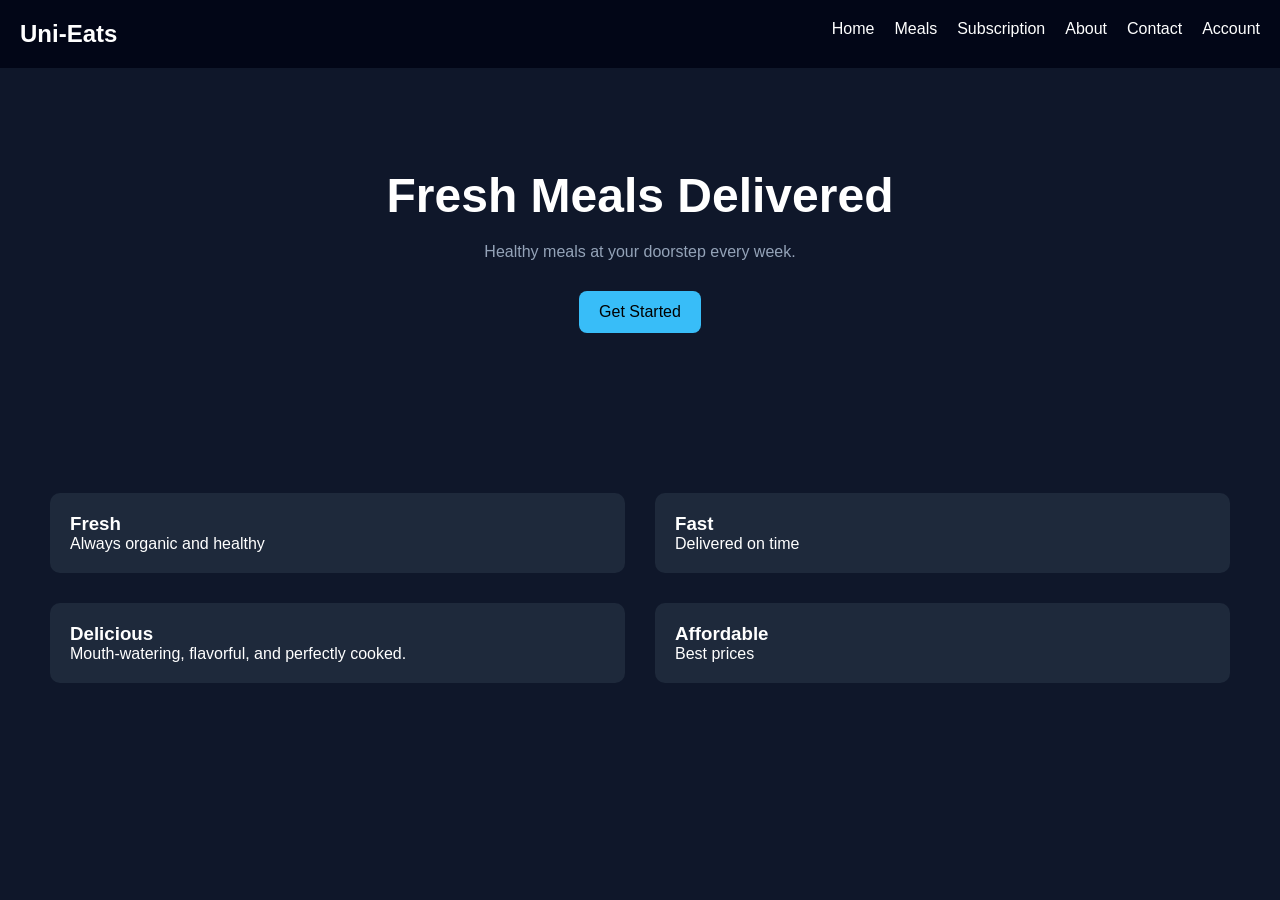
==== commit 44efbef9: "Update index.html" ====
--- a/index.html
+++ b/index.html
@@ -1,20 +1,21 @@
 <!DOCTYPE html>
 <html>
 <head>
-    <title>FreshBite</title>
+    <title>Uni-Eats</title>
     <link rel="stylesheet" href="styles.css">
 </head>
 <body>
 
 <!-- NAV -->
 <nav>
-    <h2>FreshBite</h2>
+    <h2>Uni-Eats</h2>
     <ul>
         <li><a href="index.html">Home</a></li>
         <li><a href="products.html">Meals</a></li>
         <li><a href="subscription.html">Subscription</a></li>
         <li><a href="about.html">About</a></li>
         <li><a href="contact.html">Contact</a></li>
+        <li><a href="account.html" id="accountLink">Account</a></li>
     </ul>
 </nav>
 
@@ -36,8 +37,8 @@
         <p>Delivered on time</p>
     </div>
     <div class="feature">
-        <h3>Easy</h3>
-        <p>No cooking needed</p>
+        <h3>Delicious</h3>
+        <p>Mouth-watering, flavorful, and perfectly cooked.</p>
     </div>
     <div class="feature">
         <h3>Affordable</h3>
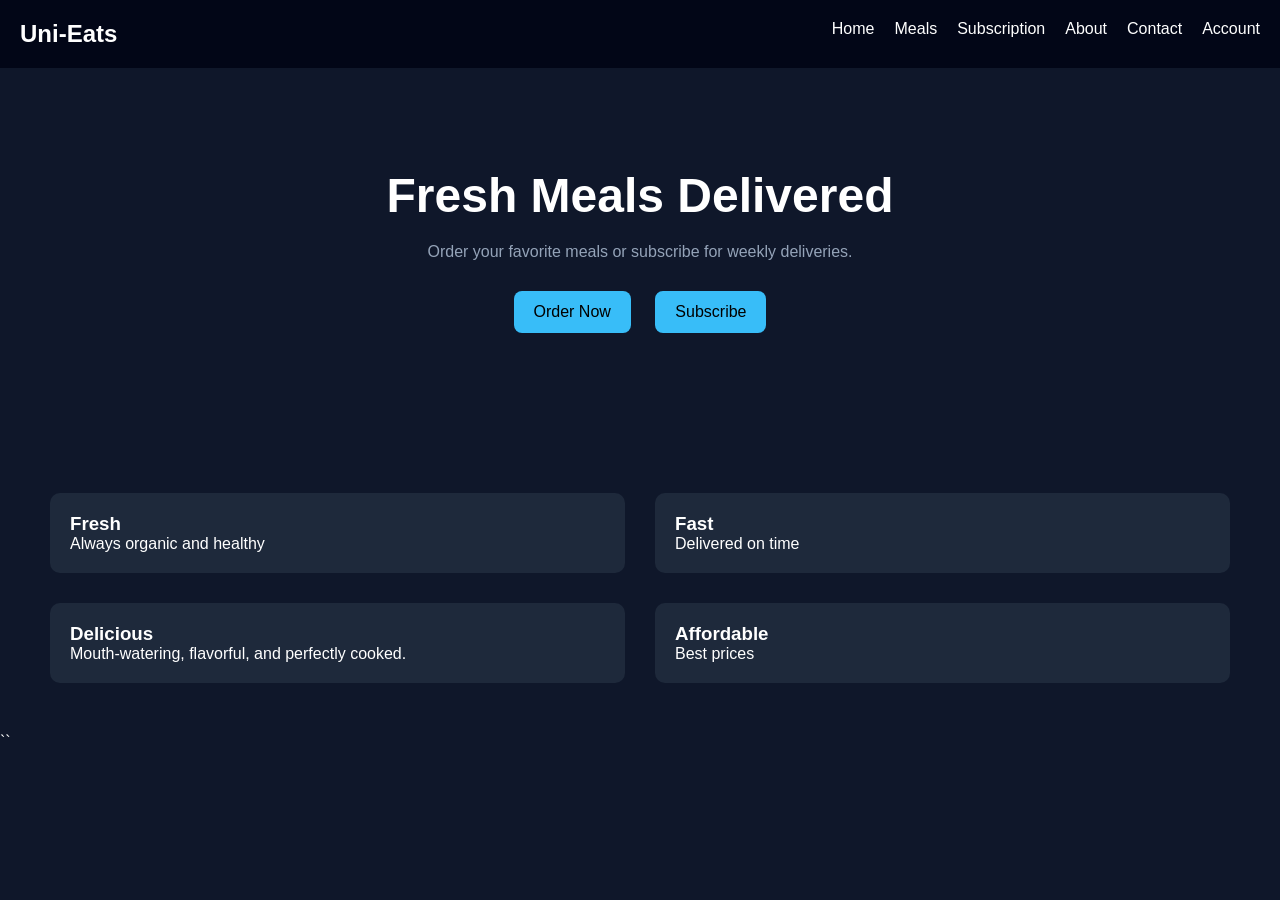
==== commit 48640520: "Update index.html" ====
--- a/index.html
+++ b/index.html
@@ -22,8 +22,12 @@
 <!-- HERO -->
 <section class="hero">
     <h1>Fresh Meals Delivered</h1>
-    <p>Healthy meals at your doorstep every week.</p>
-    <a href="subscription.html" class="btn">Get Started</a>
+    <p>Order your favorite meals or subscribe for weekly deliveries.</p>
+
+    <div class="hero-buttons">
+        <a href="products.html" class="btn">Order Now</a>
+        <a href="subscription.html" class="btn">Subscribe</a>
+    </div>
 </section>
 
 <!-- FEATURES -->
@@ -32,20 +36,24 @@
         <h3>Fresh</h3>
         <p>Always organic and healthy</p>
     </div>
+
     <div class="feature">
         <h3>Fast</h3>
         <p>Delivered on time</p>
     </div>
+
     <div class="feature">
         <h3>Delicious</h3>
         <p>Mouth-watering, flavorful, and perfectly cooked.</p>
     </div>
+
     <div class="feature">
         <h3>Affordable</h3>
         <p>Best prices</p>
     </div>
 </section>
 
+<script src="main.js"></script>
 </body>
-<script src="main.js"></script>
 </html>
+``
--- a/styles.css
+++ b/styles.css
@@ -100,4 +100,77 @@
     text-align: center;
 }
 
+input {
+    padding: 10px;
+    border-radius: 6px;
+    border: none;
+    margin: 10px;
+}
+.meal-grid {
+    display: grid;
+    grid-template-columns: repeat(3, 1fr);
+    gap: 20px;
+    padding: 40px;
+}
 
+.meal-item {
+    background: #fff;
+    border-radius: 10px;
+    padding: 15px;
+    text-align: center;
+    box-shadow: 0 2px 10px rgba(0,0,0,0.1);
+}
+
+.meal-item img {
+    width: 100%;
+    border-radius: 10px;
+}
+
+/* Subscription Page Layout */
+.plans {
+    display: flex;
+    justify-content: center;
+    gap: 20px;
+    padding: 40px;
+}
+
+.plan-card {
+    background: #ffffff15;
+    padding: 25px;
+    width: 260px;
+    text-align: center;
+    border-radius: 15px;
+    backdrop-filter: blur(5px);
+    border: 1px solid rgba(255,255,255,0.1);
+}
+
+.plan-card h2 {
+    margin-bottom: 10px;
+    font-size: 28px;
+}
+
+.plan-card p {
+    margin-bottom: 10px;
+}
+
+.plan-card h3 {
+    margin-bottom: 15px;
+}
+
+.plan-card.popular {
+    border: 2px solid #4db8ff;
+    transform: scale(1.05);
+}
+
+/* Center buttons */
+.plan-buttons, .plans button {
+    margin-top: 20px;
+}
+
+.contact-info {
+    max-width: 800px;
+    margin: 40px auto; /* centers the block */
+    padding: 20px;
+    line-height: 1.7;
+    text-align: left; /* keeps text readable */
+}
